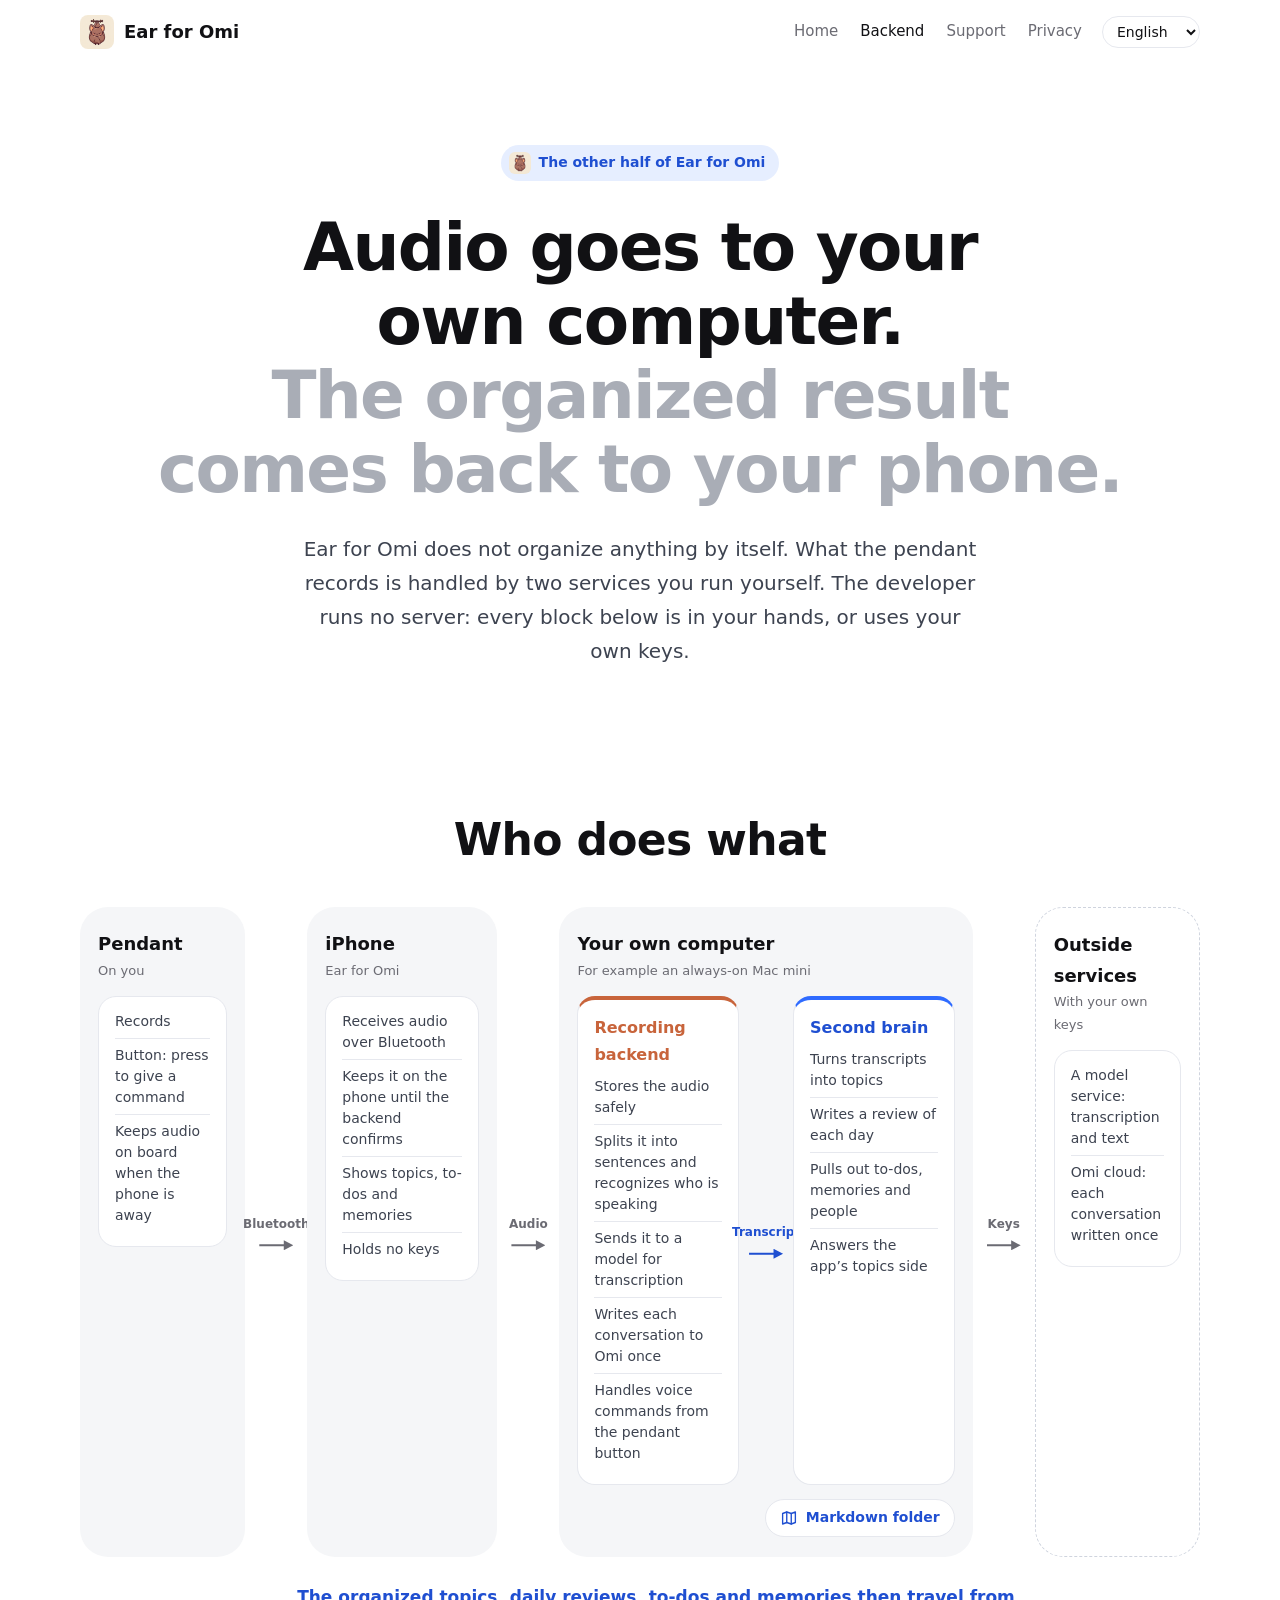
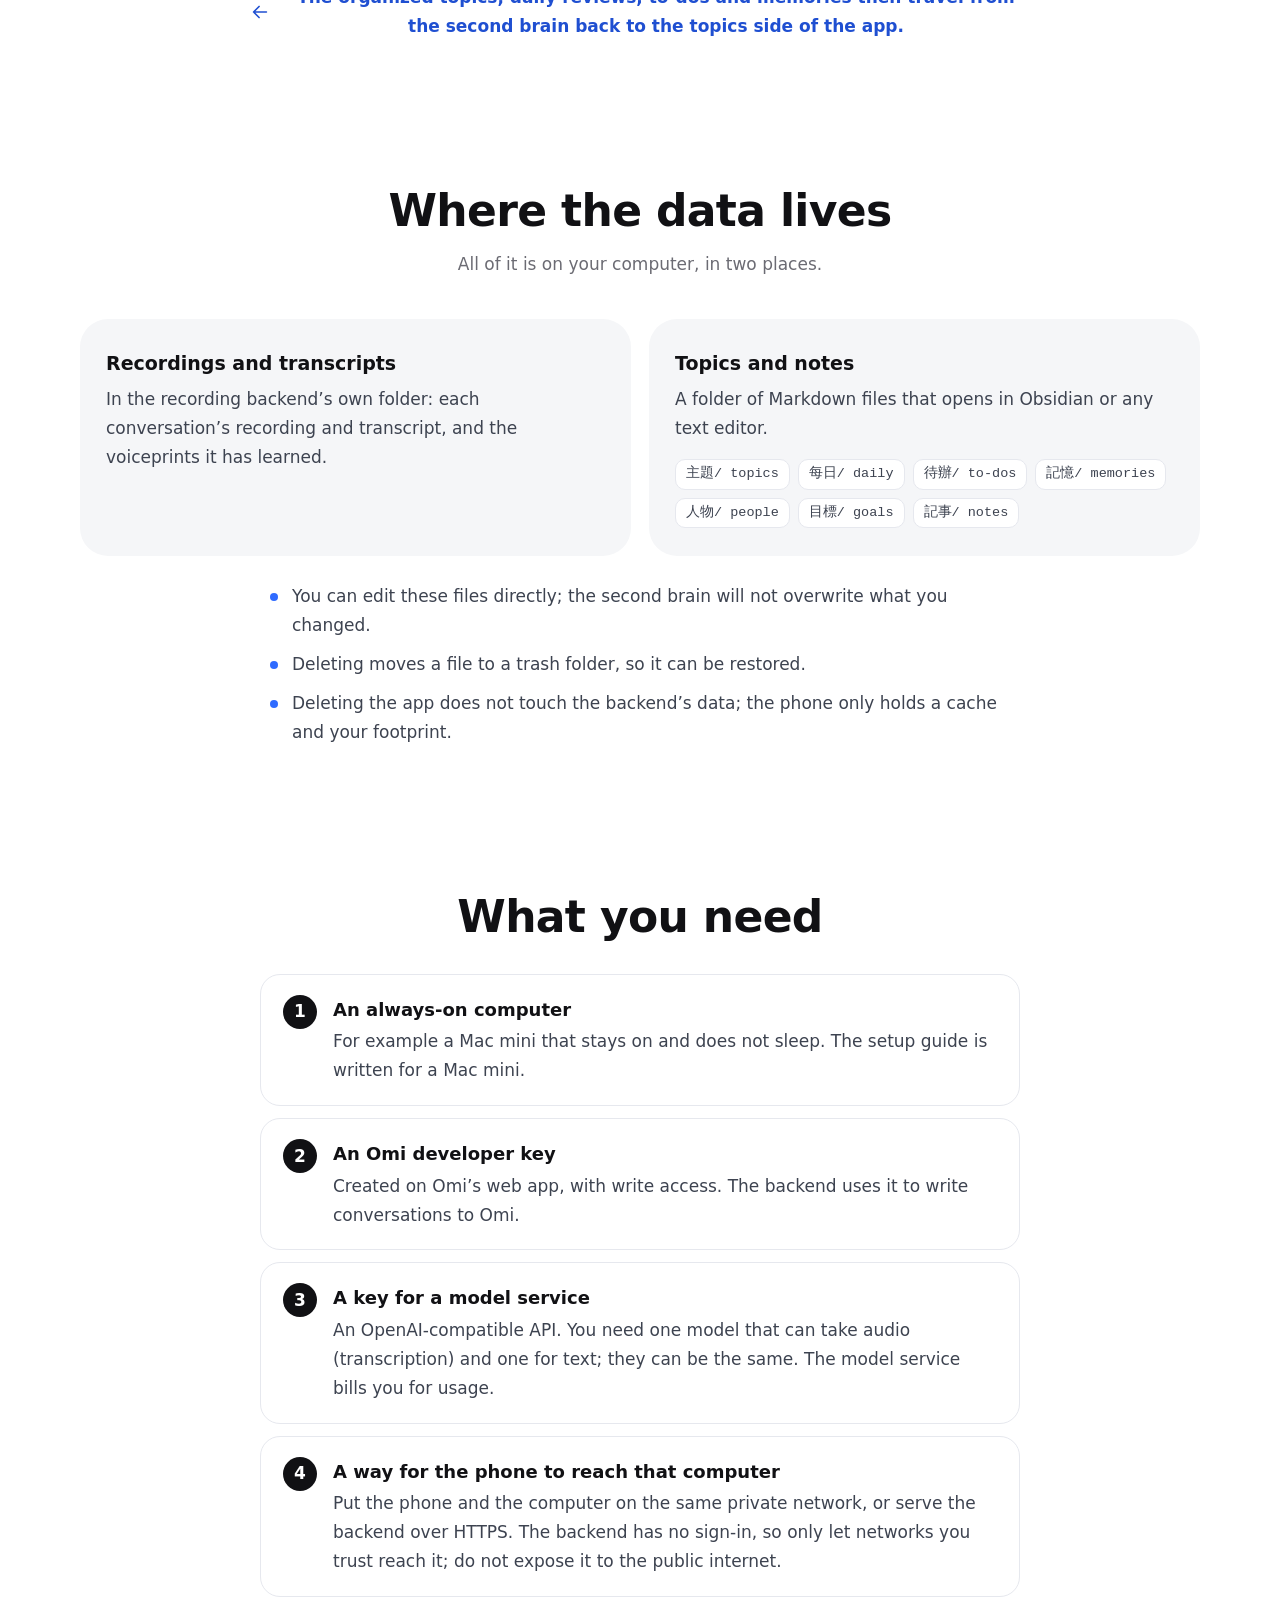
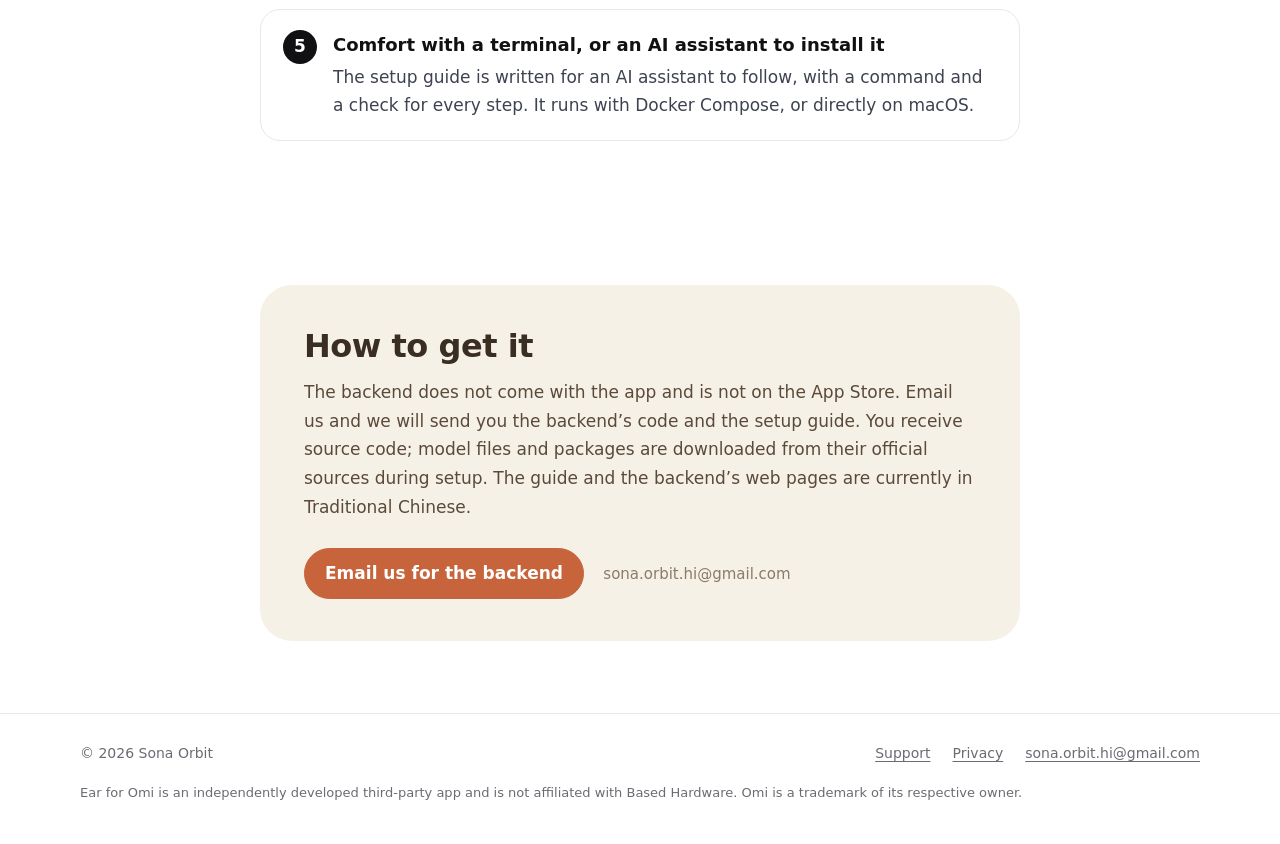
==== backend/index.html @ e40121b7 "Add backend page: who does what, where the data lives, what you need" ====
<!doctype html>
<html lang="en">
<head>
<meta charset="utf-8">
<meta name="viewport" content="width=device-width,initial-scale=1">
<meta name="color-scheme" content="light">
<title>Backend — Ear for Omi</title>
<meta name="description" content="The Ear for Omi backend is two services you run yourself: a recording backend that turns audio into transcripts, and a second brain that turns transcripts into topics, to-dos and memories. This page covers who does what, where the data lives, what you need, and how to get it.">
<meta property="og:type" content="website">
<meta property="og:title" content="Backend — Ear for Omi">
<meta property="og:description" content="The Ear for Omi backend is two services you run yourself: a recording backend that turns audio into transcripts, and a second brain that turns transcripts into topics, to-dos and memories. This page covers who does what, where the data lives, what you need, and how to get it.">
<meta property="og:url" content="https://sona-orbit.github.io/ear-for-omi/backend/">
<meta property="og:image" content="https://sona-orbit.github.io/ear-for-omi/assets/icon.png">
<link rel="canonical" href="https://sona-orbit.github.io/ear-for-omi/backend/">
<link rel="alternate" hreflang="en" href="https://sona-orbit.github.io/ear-for-omi/backend/"><link rel="alternate" hreflang="zh-Hant" href="https://sona-orbit.github.io/ear-for-omi/zh-Hant/backend/"><link rel="alternate" hreflang="x-default" href="https://sona-orbit.github.io/ear-for-omi/backend/">
<link rel="icon" href="../assets/favicon.png">
<link rel="apple-touch-icon" href="../assets/icon.png">
<link rel="stylesheet" href="../assets/style.css?v=6ead9543">
<script>window.SITE_LOCALE='en';window.SITE_PAGE='backend/';window.SITE_ROOT='../';</script>
<script defer src="../assets/site.js?v=6ead9543"></script>
</head>
<body>
<header class="site-header"><div class="wrap nav">
<a class="brand" href="../"><img src="../assets/icon.png" alt="" width="34" height="34"><span>Ear for Omi</span></a>
<nav class="nav-links" aria-label="Main"><a href="../">Home</a><a href="../backend/" aria-current="page">Backend</a><a href="../support/">Support</a><a href="../privacy/">Privacy</a></nav>
<label><span class="sr-only">Language</span><select class="lang" id="language" aria-label="Language"><option value="en" selected>English</option><option value="zh-Hant">繁體中文</option></select></label>
</div></header>
<main>
<section class="hero sub"><div class="wrap">
<p class="pill"><img src="../assets/icon.png" alt="" width="22" height="22">The other half of Ear for Omi</p>
<h1><span class="nb">Audio goes to your own computer.</span><span class="dim"><span class="nb">The organized result comes back to your phone.</span></span></h1>
<p class="lead">Ear for Omi does not organize anything by itself. What the pendant records is handled by two services you run yourself. The developer runs no server: every block below is in your hands, or uses your own keys.</p>
</div></section>

<section id="map"><div class="wrap">
<h2 class="center">Who does what</h2>
<div class="arch"><div class="arch-col"><h3>Pendant</h3><span class="sub">On you</span><div class="arch-card"><ul><li>Records</li><li>Button: press to give a command</li><li>Keeps audio on board when the phone is away</li></ul></div></div><div class="arch-link"><span>Bluetooth</span></div><div class="arch-col"><h3>iPhone</h3><span class="sub">Ear for Omi</span><div class="arch-card"><ul><li>Receives audio over Bluetooth</li><li>Keeps it on the phone until the backend confirms</li><li>Shows topics, to-dos and memories</li><li>Holds no keys</li></ul></div></div><div class="arch-link"><span>Audio</span></div><div class="arch-col wide"><h3>Your own computer</h3><span class="sub">For example an always-on Mac mini</span><div class="arch-pair"><div class="arch-card rec"><b>Recording backend</b><ul><li>Stores the audio safely</li><li>Splits it into sentences and recognizes who is speaking</li><li>Sends it to a model for transcription</li><li>Writes each conversation to Omi once</li><li>Handles voice commands from the pendant button</li></ul></div><div class="arch-link in"><span>Transcript</span></div><div class="arch-card brain"><b>Second brain</b><ul><li>Turns transcripts into topics</li><li>Writes a review of each day</li><li>Pulls out to-dos, memories and people</li><li>Answers the app’s topics side</li></ul></div></div><p class="arch-folder"><svg class="ic folder-ic" viewBox="0 0 24 24" aria-hidden="true"><path d="M9 4 3.5 6v14L9 18l6 2 5.5-2V4L15 6 9 4Z"/><path d="M9 4v14M15 6v14"/></svg>Markdown folder</p></div><div class="arch-link"><span>Keys</span></div><div class="arch-col outside"><h3>Outside services</h3><span class="sub">With your own keys</span><div class="arch-card"><ul><li>A model service: transcription and text</li><li>Omi cloud: each conversation written once</li></ul></div></div></div>
<p class="arch-note"><svg class="ic" viewBox="0 0 24 24" aria-hidden="true"><path d="M5 12h14M13 6l6 6-6 6"/></svg>The organized topics, daily reviews, to-dos and memories then travel from the second brain back to the topics side of the app.</p>
</div></section>

<section id="data"><div class="wrap">
<h2 class="center">Where the data lives</h2>
<p class="section-lead center">All of it is on your computer, in two places.</p>
<div class="cards two"><div class="card"><h3>Recordings and transcripts</h3><p>In the recording backend’s own folder: each conversation’s recording and transcript, and the voiceprints it has learned.</p></div><div class="card"><h3>Topics and notes</h3><p>A folder of Markdown files that opens in Obsidian or any text editor.</p><ul class="tree"><li>主題/ topics</li><li>每日/ daily</li><li>待辦/ to-dos</li><li>記憶/ memories</li><li>人物/ people</li><li>目標/ goals</li><li>記事/ notes</li></ul></div></div>
<ul class="points"><li>You can edit these files directly; the second brain will not overwrite what you changed.</li><li>Deleting moves a file to a trash folder, so it can be restored.</li><li>Deleting the app does not touch the backend’s data; the phone only holds a cache and your footprint.</li></ul>
</div></section>

<section id="need"><div class="wrap narrow">
<h2 class="center">What you need</h2>
<ol class="needs"><li><span class="num">1</span><div><b>An always-on computer</b><span>For example a Mac mini that stays on and does not sleep. The setup guide is written for a Mac mini.</span></div></li><li><span class="num">2</span><div><b>An Omi developer key</b><span>Created on Omi’s web app, with write access. The backend uses it to write conversations to Omi.</span></div></li><li><span class="num">3</span><div><b>A key for a model service</b><span>An OpenAI-compatible API. You need one model that can take audio (transcription) and one for text; they can be the same. The model service bills you for usage.</span></div></li><li><span class="num">4</span><div><b>A way for the phone to reach that computer</b><span>Put the phone and the computer on the same private network, or serve the backend over HTTPS. The backend has no sign-in, so only let networks you trust reach it; do not expose it to the public internet.</span></div></li><li><span class="num">5</span><div><b>Comfort with a terminal, or an AI assistant to install it</b><span>The setup guide is written for an AI assistant to follow, with a command and a check for every step. It runs with Docker Compose, or directly on macOS.</span></div></li></ol>
</div></section>

<section id="get"><div class="wrap narrow">
<div class="backend-box"><h2>How to get it</h2><p>The backend does not come with the app and is not on the App Store. Email us and we will send you the backend’s code and the setup guide. You receive source code; model files and packages are downloaded from their official sources during setup. The guide and the backend’s web pages are currently in Traditional Chinese.</p>
<a class="ghost solid" href="mailto:sona.orbit.hi@gmail.com?subject=Ear%20for%20Omi%20backend">Email us for the backend</a>
<span class="mail-plain">sona.orbit.hi@gmail.com</span></div>
</div></section>
</main>
<footer><div class="wrap">
<div class="footer-row">
<span>© 2026 Sona Orbit</span><span class="spacer"></span>
<a href="../support/">Support</a>
<a href="../privacy/">Privacy</a>
<a href="mailto:sona.orbit.hi@gmail.com">sona.orbit.hi@gmail.com</a>
</div>
<p class="disclaimer">Ear for Omi is an independently developed third-party app and is not affiliated with Based Hardware. Omi is a trademark of its respective owner.</p>
</div></footer>
</body>
</html>
---- assets/style.css ----
/* Ear for Omi website. White page, near-black text, one feature a row with a small demo card. */
:root {
  --bg: #ffffff;
  --bg-2: #f5f6f8;
  --ink: #111114;
  --text: #3d4350;
  --muted: #6b6b73;
  --dim: #a9adb6;
  --line: #e6e8ee;
  --blue: #2f6bff;
  --blue-ink: #1f4fd1;
  --blue-soft: #e6eeff;
  --clay: #c8643b;
  --amber: #b7791f;
  --radius: 20px;
  color-scheme: light;
}

* { box-sizing: border-box; }
html { -webkit-text-size-adjust: 100%; scroll-behavior: smooth; }
body {
  margin: 0;
  background: var(--bg);
  color: var(--ink);
  font: 17px/1.7 system-ui, -apple-system, "SF Pro Text", "PingFang TC", "Noto Sans TC", "Microsoft JhengHei", sans-serif;
  overflow-x: hidden;
  -webkit-font-smoothing: antialiased;
}
img { max-width: 100%; height: auto; display: block; }
a { color: var(--blue-ink); text-underline-offset: 3px; }
a:hover { color: var(--blue); }
:focus-visible { outline: 2px solid var(--blue); outline-offset: 3px; border-radius: 6px; }
.wrap { width: min(1120px, 100% - 40px); margin: 0 auto; }
.wrap.narrow, .wrap.doc { width: min(760px, 100% - 40px); }
.sr-only { position: absolute; width: 1px; height: 1px; overflow: hidden; clip: rect(0 0 0 0); }
.center { text-align: center; margin-left: auto; margin-right: auto; }
ul, ol { margin: 0; padding: 0; list-style: none; }
q { quotes: "「" "」"; }
html[lang="en"] q { quotes: "“" "”"; }

/* header */
.site-header { position: sticky; top: 0; z-index: 10; background: rgba(255, 255, 255, 0.86); backdrop-filter: blur(14px); -webkit-backdrop-filter: blur(14px); border-bottom: 1px solid transparent; }
.nav { display: flex; align-items: center; gap: 20px; height: 64px; }
.brand { display: flex; align-items: center; gap: 10px; font-weight: 700; font-size: 18px; color: var(--ink); text-decoration: none; white-space: nowrap; }
.brand img { width: 34px; height: 34px; border-radius: 8px; }
.nav-links { display: flex; gap: 22px; margin-left: auto; }
.nav-links a { text-decoration: none; color: var(--muted); font-size: 15px; white-space: nowrap; }
.nav-links a[aria-current="page"], .nav-links a:hover { color: var(--ink); }
.lang { font: inherit; font-size: 14px; color: var(--ink); background: var(--bg); border: 1px solid var(--line); border-radius: 999px; padding: 6px 10px; }

/* buttons */
.button { display: inline-flex; align-items: center; gap: 10px; background: var(--ink); color: #fff; text-decoration: none; font-weight: 600; padding: 14px 26px; border-radius: 999px; }
.button:hover { background: #2a2a31; color: #fff; }
.button svg { width: 20px; height: 20px; fill: currentColor; flex: none; }
.button.soon { background: var(--bg-2); color: var(--muted); border: 1.5px dashed #c9cfdb; cursor: default; }
.button-note { color: var(--muted); font-size: 14px; margin: 14px 0 0; }
.ghost { display: inline-block; margin-top: 6px; font-weight: 600; text-decoration: none; border: 1.5px solid currentColor; border-radius: 999px; padding: 10px 20px; }

/* hero */
.hero { padding: 96px 0 72px; text-align: center; }
.pill { display: inline-flex; align-items: center; gap: 8px; margin: 0 0 30px; padding: 6px 14px 6px 8px; border-radius: 999px; background: var(--blue-soft); color: var(--blue-ink); font-size: 14px; font-weight: 600; }
.pill img { width: 22px; height: 22px; border-radius: 6px; }
h1 { font-size: clamp(38px, 6.6vw, 82px); line-height: 1.12; margin: 0 auto 26px; letter-spacing: -0.025em; font-weight: 800; max-width: 15em; text-wrap: balance; }
h1 .dim { display: block; color: var(--dim); }
h1 .nb { display: inline-block; }
.lead { font-size: clamp(17px, 1.7vw, 20px); color: var(--text); margin: 0 auto 34px; max-width: 34em; text-wrap: pretty; }

/* sections */
section { padding: 72px 0; }
h2 { font-size: clamp(28px, 3.8vw, 44px); line-height: 1.2; margin: 0 0 12px; letter-spacing: -0.015em; text-wrap: balance; }
h2.big { font-size: clamp(32px, 4.8vw, 58px); }
h3 { font-size: 19px; margin: 0 0 6px; }
.section-lead { color: var(--muted); margin: 0 auto 40px; max-width: 38em; text-wrap: pretty; }

/* before you buy */
#must { padding-top: 0; }
.must-box { background: #fff6e5; border: 1px solid #f2dfb8; border-radius: 28px; padding: 36px 40px; }
.must-box h2 { font-size: clamp(22px, 2.6vw, 30px); }
.must { margin: 22px 0 0; display: grid; grid-template-columns: repeat(2, 1fr); gap: 16px; }
.must li { display: flex; gap: 14px; background: #fff; border-radius: 18px; padding: 22px; }
.must .num { flex: none; width: 34px; height: 34px; border-radius: 50%; background: var(--amber); color: #fff; font-weight: 700; display: grid; place-items: center; }
.must b { display: block; font-size: 18px; color: var(--ink); margin-bottom: 4px; }
.must span { color: var(--text); }
.must-note { margin: 18px 0 0; font-weight: 600; color: #8a5a0b; }

/* the same day, two ways */
.compare { display: grid; grid-template-columns: 1fr auto 1fr; gap: 22px; align-items: center; }
.cmp { border-radius: 28px; padding: 30px 30px 26px; height: 100%; }
.cmp h3 { font-size: 15px; font-weight: 600; letter-spacing: .02em; margin-bottom: 16px; }
.cmp li { display: flex; gap: 12px; align-items: baseline; padding: 11px 0; border-top: 1px solid rgba(17, 17, 20, .07); }
.cmp li:first-child { border-top: 0; }
.cmp.raw { background: var(--bg-2); color: var(--muted); }
.cmp.raw h3 { color: var(--muted); }
.cmp.raw time { flex: none; font-variant-numeric: tabular-nums; font-size: 14px; color: var(--dim); width: 3.2em; }
.cmp.raw span { font-size: 16px; }
.cmp.tidy { background: linear-gradient(160deg, #eaf1ff, #f4f0ff); }
.cmp.tidy h3 { color: var(--blue-ink); }
.cmp.tidy li { align-items: center; border-top-color: rgba(47, 107, 255, .12); }
.cmp.tidy .emoji { flex: none; width: 36px; height: 36px; border-radius: 11px; background: #fff; display: grid; place-items: center; font-size: 18px; }
.cmp-arrow { width: 46px; height: 46px; border-radius: 50%; background: var(--ink); color: #fff; display: grid; place-items: center; }
.ic { width: 22px; height: 22px; fill: none; stroke: currentColor; stroke-width: 1.8; stroke-linecap: round; stroke-linejoin: round; flex: none; }

/* one feature a row */
.group-bat { width: 56px; height: 56px; border-radius: 15px; margin: 0 auto 18px; box-shadow: 0 10px 26px rgba(20, 26, 38, .14); }
.row { display: grid; grid-template-columns: 5fr 7fr; gap: 56px; align-items: center; margin-top: 64px; --ac: var(--blue); --a: #dfe9ff; --b: #eaf6ff; }
.row-text h3 { font-size: clamp(26px, 3vw, 38px); line-height: 1.2; letter-spacing: -0.015em; margin: 14px 0 12px; text-wrap: balance; }
.row-text p { color: var(--text); margin: 0; max-width: 24em; text-wrap: pretty; }
.tag { display: inline-block; font-size: 13px; font-weight: 700; color: var(--ac); background: color-mix(in srgb, var(--ac) 12%, #fff); border-radius: 8px; padding: 3px 10px; }
.c-points { --ac: #1f8a4c; --a: #dcf5e4; --b: #f3f7d6; }
.c-jump { --ac: #6b4fd8; --a: #e8e2ff; --b: #f8e8ff; }
.c-recap { --ac: #a86a12; --a: #ffedcf; --b: #ffe2d4; }
.c-todo { --ac: #c8643b; --a: #ffe3d4; --b: #fff0d9; }
.c-recurring { --ac: #0f8585; --a: #d7f4f0; --b: #e5f0ff; }
.c-memory { --ac: #bf4580; --a: #ffe0eb; --b: #f1e6ff; }

.demo { border-radius: 36px; padding: 44px; min-height: 400px; display: flex; flex-direction: column; justify-content: center; gap: 12px; font-size: 16px; line-height: 1.55;
  background: radial-gradient(circle at 16% 12%, var(--a), transparent 58%), radial-gradient(circle at 88% 92%, var(--b), transparent 58%), #f6f7f9; }
.demo p { margin: 0; }
.bubble { align-self: flex-start; max-width: 84%; background: #fff; border-radius: 6px 20px 20px 20px; padding: 11px 16px 12px; box-shadow: 0 8px 26px rgba(20, 26, 38, .09); }
.bubble.mine { align-self: flex-end; border-radius: 20px 6px 20px 20px; }
.bubble .who, .lines .who { display: block; font-size: 12px; font-weight: 700; color: var(--ac); }
.bubble.tap { display: flex; gap: 12px; align-items: center; border-radius: 20px; outline: 2px solid color-mix(in srgb, var(--ac) 40%, transparent); }
.playdot { flex: none; width: 34px; height: 34px; border-radius: 50%; display: grid; place-items: center; background: color-mix(in srgb, var(--ac) 14%, #fff); color: var(--ac); }
.playdot .ic { width: 15px; height: 15px; margin-left: 2px; }
.playdot.on { background: var(--ac); color: #fff; }
.result { margin: 10px 0 0 9%; display: flex; gap: 12px; align-items: flex-start; background: rgba(255, 255, 255, .7); border: 1px solid #fff; border-radius: 22px; padding: 18px 20px; backdrop-filter: blur(8px); -webkit-backdrop-filter: blur(8px); }
.result b { display: block; font-size: 17px; line-height: 1.4; }
.result p { color: var(--text); margin-top: 4px; }
.bat { flex: none; width: 28px; height: 28px; border-radius: 8px; }
.meta { display: block; font-size: 13px; color: var(--muted); margin-top: 6px; }
.kind { display: inline-block; font-size: 12px; font-weight: 700; color: var(--ac); margin-bottom: 2px; }
.result.topic .emoji { display: grid; place-items: center; width: 40px; height: 40px; border-radius: 12px; background: #fff; font-size: 21px; margin-bottom: 8px; }
.points ul { display: grid; gap: 16px; }
.points q { display: block; font-size: 15px; color: var(--text); border-left: 3px solid color-mix(in srgb, var(--ac) 45%, #fff); padding-left: 10px; margin-top: 6px; }
.points .by { font-size: 13px; color: var(--muted); padding-left: 13px; }
.result.player { flex-direction: column; gap: 14px; align-items: stretch; }
.bar { display: flex; align-items: center; gap: 12px; }
.track { flex: 1; height: 6px; border-radius: 3px; background: rgba(17, 17, 20, .1); overflow: hidden; }
.track i { display: block; width: 38%; height: 100%; background: var(--ac); border-radius: 3px; }
.time { font-size: 14px; font-variant-numeric: tabular-nums; color: var(--muted); }
.lines { display: grid; gap: 4px; }
.lines li { font-size: 15px; color: var(--muted); padding: 6px 10px; border-radius: 12px; }
.lines li.now { color: var(--ink); background: color-mix(in srgb, var(--ac) 13%, #fff); }
.result.recap { flex-wrap: wrap; }
.recap .head { flex: 1; min-width: 0; }
.minis { flex-basis: 100%; display: grid; grid-template-columns: repeat(3, 1fr); gap: 10px; margin-top: 6px; }
.mini { background: #fff; border-radius: 16px; padding: 12px 14px; }
.mini li { font-size: 14px; line-height: 1.5; color: var(--text); margin-top: 6px; }
.ring { flex: none; width: 24px; height: 24px; border-radius: 50%; border: 2px solid var(--dim); margin-top: 1px; }
.due { display: inline-flex; align-items: center; gap: 6px; font-size: 14px; color: var(--amber); margin-top: 6px; }
.due .ic { width: 16px; height: 16px; }
.result.recurring { flex-direction: column; margin-left: 0; }
.shelf { display: inline-flex; align-items: center; gap: 6px; font-size: 13px; font-weight: 700; color: var(--ac); }
.shelf .ic { width: 16px; height: 16px; }
.chips { display: flex; flex-wrap: wrap; gap: 8px; margin-top: 10px; }
.chip { font-size: 13px; font-weight: 600; color: var(--ac); background: color-mix(in srgb, var(--ac) 12%, #fff); border-radius: 999px; padding: 4px 12px; }
.avatar { flex: none; width: 40px; height: 40px; border-radius: 50%; display: grid; place-items: center; background: color-mix(in srgb, var(--ac) 16%, #fff); color: var(--ac); font-weight: 700; }
.rel { font-size: 13px; font-weight: 600; color: var(--muted); margin-left: 8px; }

/* smaller features */
.tiles { display: grid; grid-template-columns: repeat(3, 1fr); gap: 18px; margin-top: 36px; }
.tiles li { background: var(--bg-2); border-radius: 28px; padding: 28px 26px 26px; }
.tile-ic { width: 48px; height: 48px; border-radius: 15px; background: #fff; display: grid; place-items: center; color: var(--blue); margin-bottom: 18px; }
.tiles b { display: block; font-size: 18px; margin-bottom: 4px; }
.tiles li > span:last-child { color: var(--text); font-size: 15.5px; }

/* privacy */
.privacy-panel { border-radius: 36px; padding: 52px 56px; background: radial-gradient(circle at 12% 0%, #dfe9ff, transparent 55%), radial-gradient(circle at 100% 100%, #efe6ff, transparent 55%), #f3f6fc; }
.privacy-panel ul { display: grid; grid-template-columns: repeat(3, 1fr); gap: 28px; margin: 30px 0 0; }
.privacy-panel li { display: flex; gap: 14px; }
.privacy-panel li .ic { width: 28px; height: 28px; color: var(--blue); margin-top: 2px; }
.privacy-panel li b { display: block; font-size: 18px; margin-bottom: 2px; }
.privacy-panel li span { color: var(--text); font-size: 15.5px; }
.privacy-panel p { margin: 30px 0 0; }

/* real screens */
.screens { display: grid; grid-template-columns: repeat(3, 1fr); gap: 26px; }
.screens figure { margin: 0; }
.screen { border-radius: 30px; overflow: hidden; border: 1px solid var(--line); background: var(--bg-2); aspect-ratio: 3 / 4.2; box-shadow: 0 18px 44px rgba(20, 30, 60, .08); }
.screen img { width: 100%; margin-top: -9%; }
.screens figcaption { margin-top: 14px; font-size: 15px; color: var(--muted); text-align: center; }

/* backend */
.backend-box { background: #f6f1e7; color: #3a2e22; border-radius: 32px; padding: 42px 44px; }
.backend-box h2 { font-size: clamp(24px, 2.8vw, 32px); }
.backend-box p { color: #5b4a39; margin: 0 0 20px; }
.backend-box .ghost { color: var(--clay); }

details { border: 1px solid var(--line); border-radius: 16px; padding: 16px 22px; margin-bottom: 10px; background: var(--bg); }
summary { cursor: pointer; font-weight: 600; }
details p { color: var(--text); margin: 10px 0 2px; }
#faq h2 { margin-bottom: 26px; }
#faq p.center { margin-top: 22px; }

/* closing card */
.cta-card { text-align: center; border-radius: 40px; padding: 68px 32px 60px; background: radial-gradient(circle at 15% 10%, #dfe9ff, transparent 55%), radial-gradient(circle at 90% 95%, #ffe7d8, transparent 55%), #f5f6f8; }
.cta-card img { width: 72px; height: 72px; border-radius: 18px; margin: 0 auto 22px; box-shadow: 0 12px 30px rgba(20, 26, 38, .16); }
.cta-card h2 { max-width: 16em; margin: 0 auto 10px; }
.cta-card > p:not(.button-note) { color: var(--text); margin: 0 0 28px; }

/* text pages */
.doc h1 { font-size: clamp(30px, 4vw, 40px); margin: 0 0 8px; text-align: left; max-width: none; letter-spacing: -0.015em; }
.doc h2 { font-size: 21px; margin: 34px 0 8px; }
.doc p, .doc li { color: var(--text); }
.doc ul { padding-left: 1.2em; list-style: disc; }
.doc li { margin: 8px 0; }
.doc li b { color: var(--ink); }
.updated { color: var(--muted); font-size: 14px; margin: 0 0 22px; }
.contact { display: flex; flex-wrap: wrap; align-items: baseline; gap: 6px 14px; background: var(--blue-soft); border-radius: 14px; padding: 18px 20px; margin: 20px 0 8px; }
.doc details:first-of-type { margin-top: 16px; }

footer { border-top: 1px solid var(--line); padding: 28px 0 40px; color: var(--muted); font-size: 14px; }
.footer-row { display: flex; flex-wrap: wrap; gap: 10px 22px; align-items: center; }
.footer-row a { color: var(--muted); }
.footer-row .spacer { flex: 1; }
.disclaimer { margin: 16px 0 0; font-size: 13px; }

@media (max-width: 900px) {
  .hero { padding: 56px 0 48px; }
  section { padding: 52px 0; }
  .must { grid-template-columns: 1fr; }
  .must-box { padding: 28px 22px; }
  .compare { grid-template-columns: 1fr; }
  .cmp-arrow { margin: 0 auto; transform: rotate(90deg); }
  .row { grid-template-columns: 1fr; gap: 24px; margin-top: 52px; }
  .demo { padding: 26px 20px; min-height: 0; border-radius: 28px; }
  .result { margin-left: 5%; }
  .minis { grid-template-columns: 1fr; }
  .tiles { grid-template-columns: repeat(2, 1fr); }
  .privacy-panel { padding: 34px 26px; border-radius: 28px; }
  .privacy-panel ul { grid-template-columns: 1fr; gap: 20px; }
  .screens { grid-template-columns: 1fr; max-width: 340px; margin: 0 auto; }
  .screen { aspect-ratio: 3 / 3.4; }
  .backend-box { padding: 30px 24px; }
  .cta-card { padding: 48px 22px 44px; border-radius: 30px; }
}
@media (max-width: 600px) {
  .nav { gap: 12px; }
  .nav-links { gap: 14px; }
  .nav-links a { font-size: 14px; }
  .brand span { display: none; }
  .tiles { grid-template-columns: 1fr; }
}

html[lang="en"] .minis { grid-template-columns: 1fr; }
section { scroll-margin-top: 72px; }

/* backend: summary on the home page */
.chain { display: flex; flex-wrap: wrap; gap: 8px 6px; margin: 0 0 22px; }
.chain li { display: inline-flex; align-items: center; gap: 6px; font-size: 14px; font-weight: 600; color: #3a2e22; background: #fffdf8; border-radius: 999px; padding: 6px 14px; }
.chain li + li::before { content: "→"; color: var(--clay); margin-left: -30px; margin-right: 14px; font-weight: 700; }
.chain li + li { margin-left: 24px; }
.ghost.solid { background: var(--clay); color: #fff; border-color: var(--clay); margin-right: 10px; }
.ghost.solid:hover { background: #b25630; color: #fff; }
.mail-plain { display: inline-block; margin-left: 4px; color: #8c7b66; font-size: 15px; }

/* backend page */
.hero.sub { padding: 80px 0 40px; }
.hero.sub h1 { font-size: clamp(34px, 5.4vw, 66px); }
.arch { display: grid; grid-template-columns: 1fr auto 1.15fr auto 2.5fr auto 1fr; gap: 0; align-items: stretch; margin-top: 40px; }
.arch-col { background: var(--bg-2); border-radius: 28px; padding: 22px 18px 20px; }
.arch-col.outside { background: transparent; border: 1.5px dashed #cfd4de; }
.arch-col h3 { font-size: 18px; margin: 0; }
.arch-col .sub { display: block; font-size: 13px; color: var(--muted); margin-bottom: 14px; }
.arch-card { background: #fff; border-radius: 18px; padding: 14px 16px; border: 1px solid var(--line); }
.arch-card b { display: block; font-size: 16px; margin-bottom: 8px; }
.arch-card li { font-size: 14px; line-height: 1.5; color: var(--text); padding: 6px 0; border-top: 1px solid var(--line); }
.arch-card li:first-child { border-top: 0; padding-top: 0; }
.arch-card.rec { border-top: 4px solid var(--clay); }
.arch-card.rec b { color: var(--clay); }
.arch-card.brain { border-top: 4px solid var(--blue); }
.arch-card.brain b { color: var(--blue-ink); }
.arch-pair { display: grid; grid-template-columns: 1fr auto 1fr; align-items: stretch; }
.arch-link { display: flex; flex-direction: column; align-items: center; justify-content: center; gap: 6px; width: 62px; color: var(--muted); font-size: 12px; font-weight: 600; text-align: center; }
.arch-link::after { content: ""; width: 34px; height: 10px; background: currentColor; clip-path: polygon(0 40%, 72% 40%, 72% 0, 100% 50%, 72% 100%, 72% 60%, 0 60%); }
.arch-link.in { width: 54px; color: var(--blue-ink); }
.arch-folder { display: inline-flex; align-items: center; gap: 8px; margin: 14px 0 0; float: right; font-size: 14px; font-weight: 600; color: var(--blue-ink); background: #fff; border: 1px solid var(--line); border-radius: 999px; padding: 6px 14px; }
.folder-ic { width: 18px; height: 18px; }
.arch-note { display: flex; align-items: center; justify-content: center; gap: 10px; margin: 26px auto 0; max-width: 46em; color: var(--blue-ink); font-weight: 600; text-align: center; }
.arch-note .ic { transform: rotate(180deg); flex: none; }
.cards.two { display: grid; grid-template-columns: repeat(2, 1fr); gap: 18px; }
.cards.two .card { background: var(--bg-2); border-radius: 28px; padding: 28px 26px; }
.cards.two .card p { margin: 0; color: var(--text); }
.tree { display: flex; flex-wrap: wrap; gap: 8px; margin-top: 16px; }
.tree li { font: 13.5px/1.4 ui-monospace, SFMono-Regular, Menlo, monospace; background: #fff; border: 1px solid var(--line); border-radius: 10px; padding: 5px 10px; color: var(--text); }
.points { margin: 26px auto 0; max-width: 44em; display: grid; gap: 10px; }
.points li { position: relative; padding-left: 26px; color: var(--text); }
.points li::before { content: ""; position: absolute; left: 4px; top: .62em; width: 8px; height: 8px; border-radius: 50%; background: var(--blue); }
.needs { display: grid; gap: 12px; margin-top: 30px; }
.needs li { display: flex; gap: 16px; border: 1px solid var(--line); border-radius: 20px; padding: 20px 22px; }
.needs .num { flex: none; width: 34px; height: 34px; border-radius: 50%; background: var(--ink); color: #fff; font-weight: 700; display: grid; place-items: center; }
.needs b { display: block; font-size: 18px; margin-bottom: 2px; }
.needs span { color: var(--text); }
@media (max-width: 1000px) {
  .arch { grid-template-columns: 1fr; }
  .arch-link { flex-direction: row; width: auto; height: 46px; }
  .arch-link::after { transform: rotate(90deg); width: 26px; }
  .arch-pair { grid-template-columns: 1fr; }
  .arch-link.in { width: auto; }
  .cards.two { grid-template-columns: 1fr; }
  .hero.sub { padding: 52px 0 24px; }
}
@media (max-width: 600px) {
  .nav-links { gap: 12px; }
  .chain li + li { margin-left: 22px; }
}
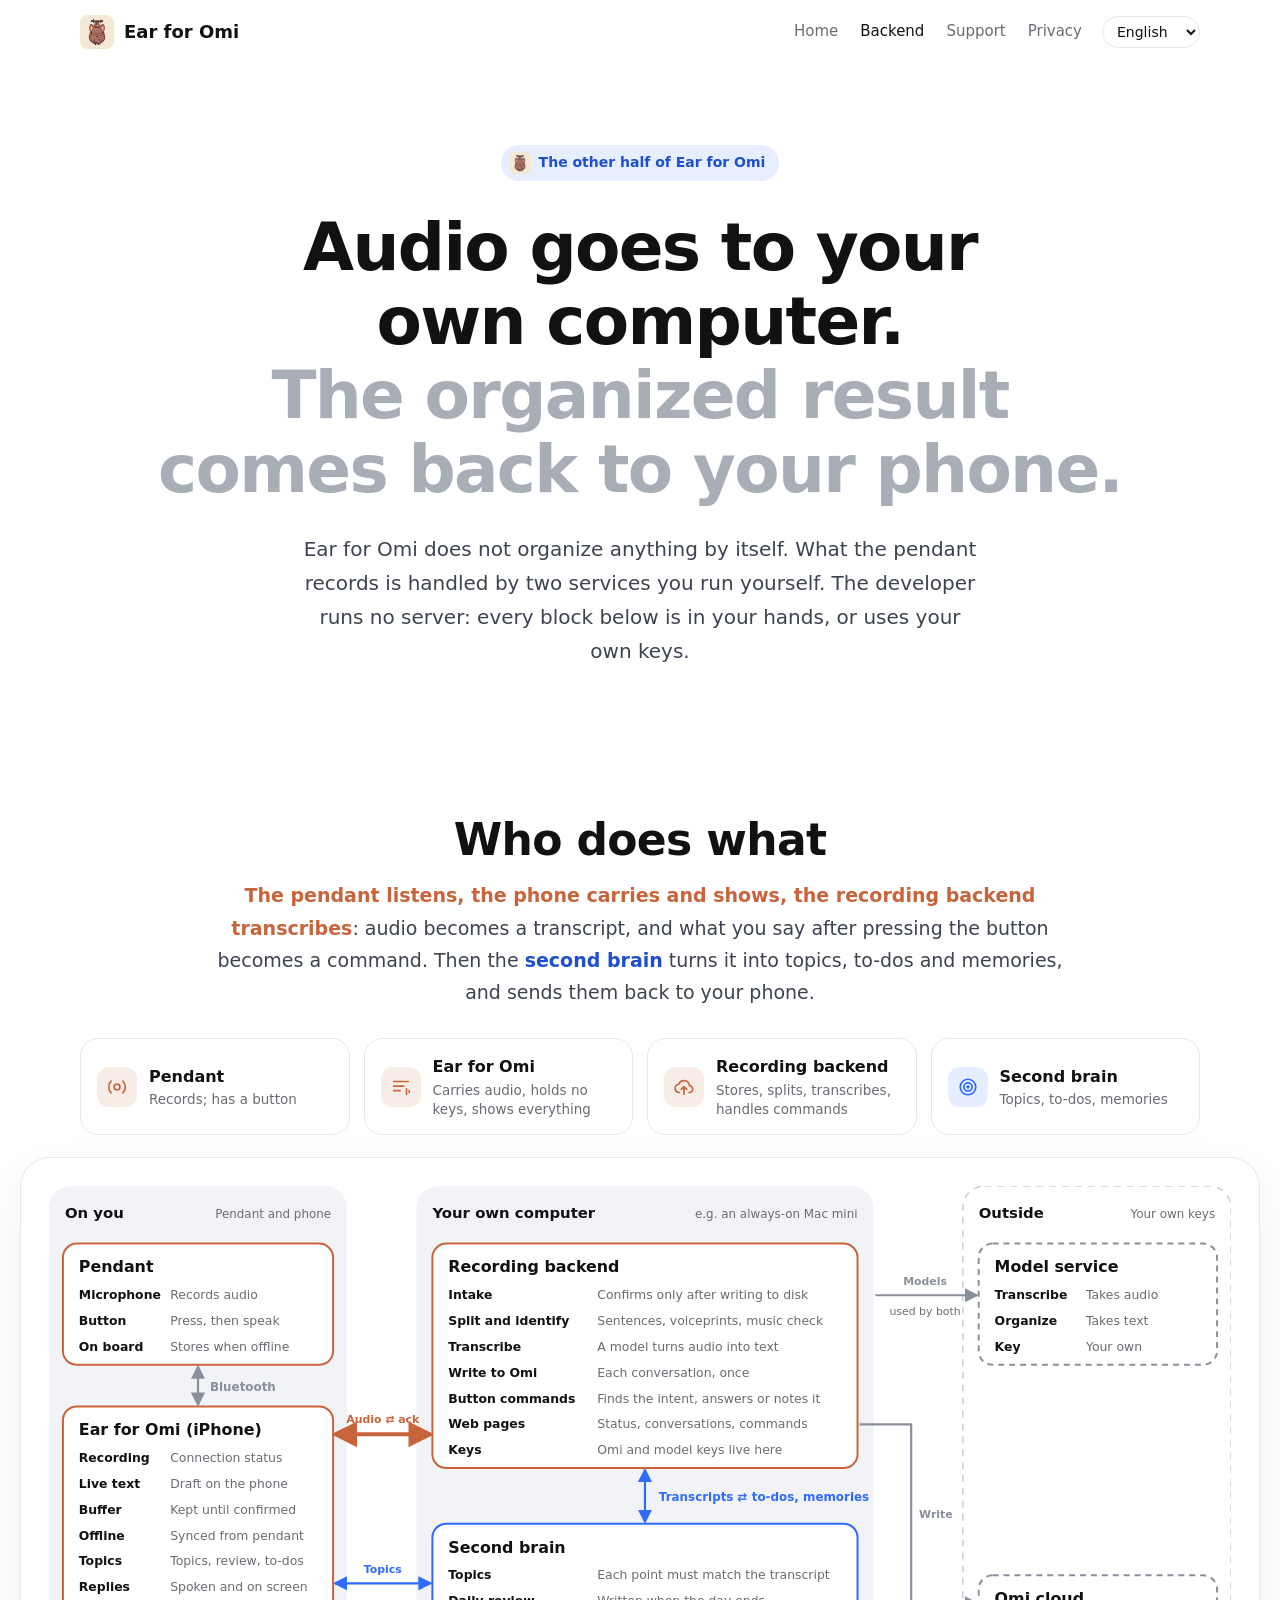
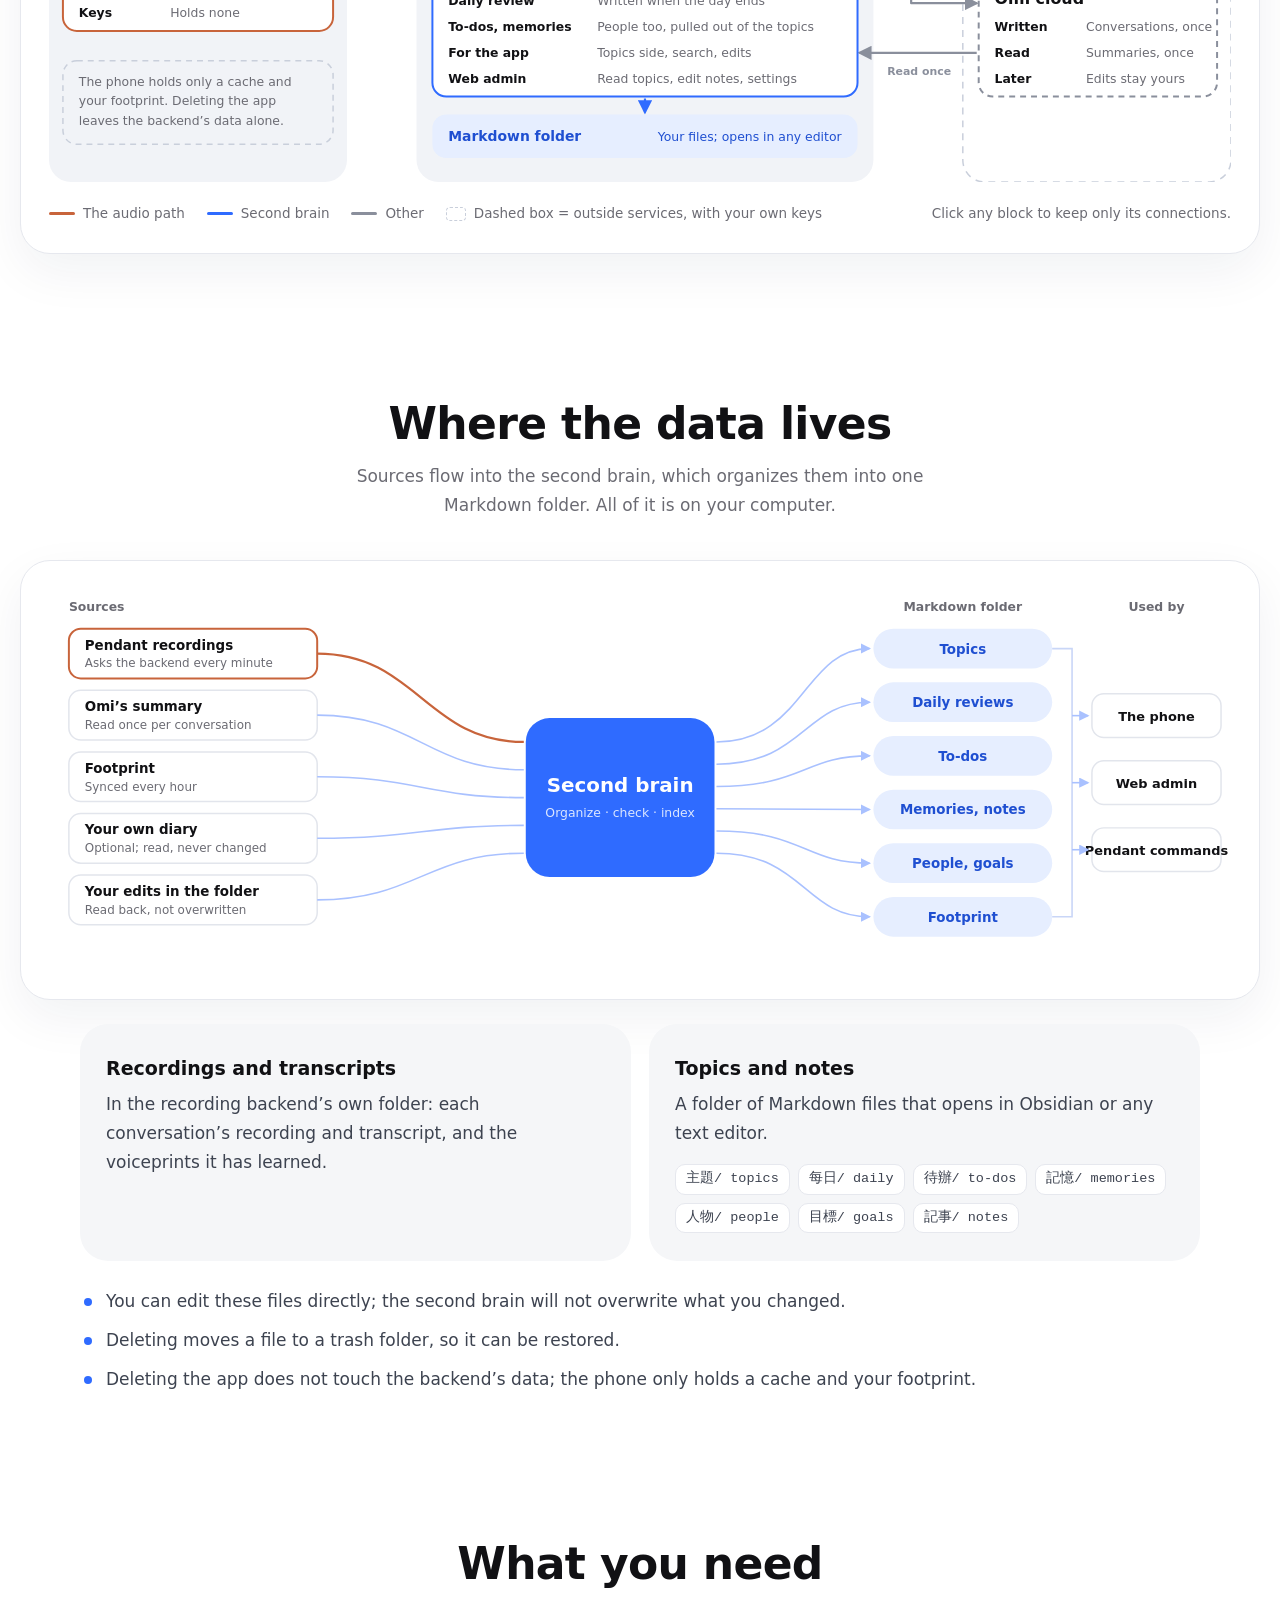
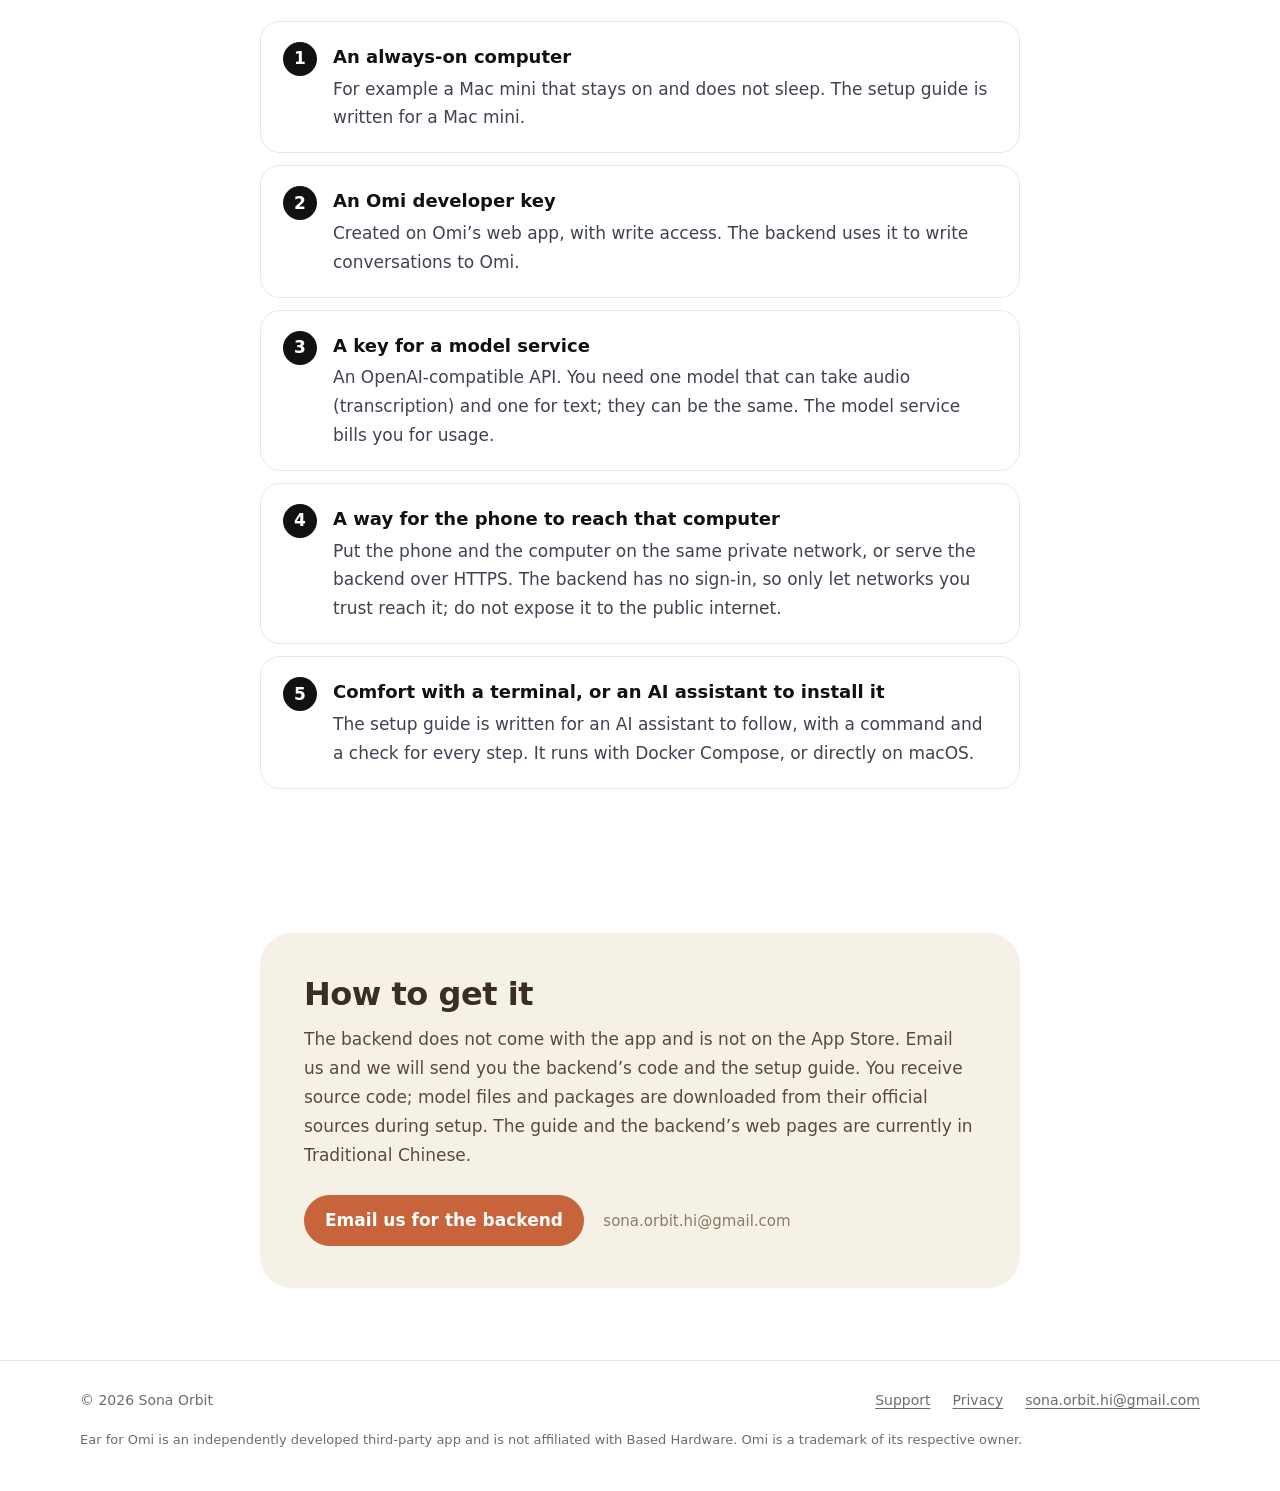
==== commit 69c37bb5: "Redraw backend page diagrams: architecture with labelled links, data flow" ====
--- a/backend/index.html
+++ b/backend/index.html
@@ -15,9 +15,9 @@
 <link rel="alternate" hreflang="en" href="https://sona-orbit.github.io/ear-for-omi/backend/"><link rel="alternate" hreflang="zh-Hant" href="https://sona-orbit.github.io/ear-for-omi/zh-Hant/backend/"><link rel="alternate" hreflang="x-default" href="https://sona-orbit.github.io/ear-for-omi/backend/">
 <link rel="icon" href="../assets/favicon.png">
 <link rel="apple-touch-icon" href="../assets/icon.png">
-<link rel="stylesheet" href="../assets/style.css?v=6ead9543">
+<link rel="stylesheet" href="../assets/style.css?v=46d3cb1e">
 <script>window.SITE_LOCALE='en';window.SITE_PAGE='backend/';window.SITE_ROOT='../';</script>
-<script defer src="../assets/site.js?v=6ead9543"></script>
+<script defer src="../assets/site.js?v=46d3cb1e"></script>
 </head>
 <body>
 <header class="site-header"><div class="wrap nav">
@@ -32,15 +32,24 @@
 <p class="lead">Ear for Omi does not organize anything by itself. What the pendant records is handled by two services you run yourself. The developer runs no server: every block below is in your hands, or uses your own keys.</p>
 </div></section>
 
-<section id="map"><div class="wrap">
+<section id="map"><div class="wrap wide">
 <h2 class="center">Who does what</h2>
-<div class="arch"><div class="arch-col"><h3>Pendant</h3><span class="sub">On you</span><div class="arch-card"><ul><li>Records</li><li>Button: press to give a command</li><li>Keeps audio on board when the phone is away</li></ul></div></div><div class="arch-link"><span>Bluetooth</span></div><div class="arch-col"><h3>iPhone</h3><span class="sub">Ear for Omi</span><div class="arch-card"><ul><li>Receives audio over Bluetooth</li><li>Keeps it on the phone until the backend confirms</li><li>Shows topics, to-dos and memories</li><li>Holds no keys</li></ul></div></div><div class="arch-link"><span>Audio</span></div><div class="arch-col wide"><h3>Your own computer</h3><span class="sub">For example an always-on Mac mini</span><div class="arch-pair"><div class="arch-card rec"><b>Recording backend</b><ul><li>Stores the audio safely</li><li>Splits it into sentences and recognizes who is speaking</li><li>Sends it to a model for transcription</li><li>Writes each conversation to Omi once</li><li>Handles voice commands from the pendant button</li></ul></div><div class="arch-link in"><span>Transcript</span></div><div class="arch-card brain"><b>Second brain</b><ul><li>Turns transcripts into topics</li><li>Writes a review of each day</li><li>Pulls out to-dos, memories and people</li><li>Answers the app’s topics side</li></ul></div></div><p class="arch-folder"><svg class="ic folder-ic" viewBox="0 0 24 24" aria-hidden="true"><path d="M9 4 3.5 6v14L9 18l6 2 5.5-2V4L15 6 9 4Z"/><path d="M9 4v14M15 6v14"/></svg>Markdown folder</p></div><div class="arch-link"><span>Keys</span></div><div class="arch-col outside"><h3>Outside services</h3><span class="sub">With your own keys</span><div class="arch-card"><ul><li>A model service: transcription and text</li><li>Omi cloud: each conversation written once</li></ul></div></div></div>
-<p class="arch-note"><svg class="ic" viewBox="0 0 24 24" aria-hidden="true"><path d="M5 12h14M13 6l6 6-6 6"/></svg>The organized topics, daily reviews, to-dos and memories then travel from the second brain back to the topics side of the app.</p>
+<p class="map-lead"><b class="k-c">The pendant listens, the phone carries and shows, the recording backend transcribes</b>: audio becomes a transcript, and what you say after pressing the button becomes a command. Then the <b class="k-b">second brain</b> turns it into topics, to-dos and memories, and sends them back to your phone.</p>
+<ul class="roles"><li class="k-c"><span class="role-ic"><svg class="ic" viewBox="0 0 24 24" aria-hidden="true"><circle cx="12" cy="12" r="3.2"/><path d="M5.6 5.6a9 9 0 0 0 0 12.8M18.4 5.6a9 9 0 0 1 0 12.8"/></svg></span><div><b>Pendant</b><span>Records; has a button</span></div></li><li class="k-c"><span class="role-ic"><svg class="ic" viewBox="0 0 24 24" aria-hidden="true"><path d="M4 6h16M4 11h11M4 16h7"/><path d="M18 14v6M21 16v2"/></svg></span><div><b>Ear for Omi</b><span>Carries audio, holds no keys, shows everything</span></div></li><li class="k-c"><span class="role-ic"><svg class="ic" viewBox="0 0 24 24" aria-hidden="true"><path d="M7 18a4.5 4.5 0 0 1-.6-8.96A6 6 0 0 1 18 10.5 3.75 3.75 0 0 1 17.5 18"/><path d="M12 20v-8M9 14.5l3-3 3 3"/></svg></span><div><b>Recording backend</b><span>Stores, splits, transcribes, handles commands</span></div></li><li class="k-b"><span class="role-ic"><svg class="ic" viewBox="0 0 24 24" aria-hidden="true"><circle cx="12" cy="12" r="8.5"/><circle cx="12" cy="12" r="4.5"/><circle cx="12" cy="12" r="1"/></svg></span><div><b>Second brain</b><span>Topics, to-dos, memories</span></div></li></ul>
+<div class="diagram">
+<div class="diagram-d"><svg class="arch-svg" viewBox="0 0 1190 600" xmlns="http://www.w3.org/2000/svg" font-family="system-ui, -apple-system, PingFang TC, Noto Sans TC, Microsoft JhengHei, sans-serif" role="img" aria-label="Architecture: the pendant and phone, the recording backend and second brain on your own computer, a model service and Omi cloud outside, and how they connect"><defs><marker id="mc" viewBox="0 0 10 10" refX="8.5" refY="5" markerWidth="6.5" markerHeight="6.5" orient="auto-start-reverse"><path d="M0 0 10 5 0 10z" fill="#c8643b"/></marker><marker id="mb" viewBox="0 0 10 10" refX="8.5" refY="5" markerWidth="6.5" markerHeight="6.5" orient="auto-start-reverse"><path d="M0 0 10 5 0 10z" fill="#2f6bff"/></marker><marker id="mg" viewBox="0 0 10 10" refX="8.5" refY="5" markerWidth="6.5" markerHeight="6.5" orient="auto-start-reverse"><path d="M0 0 10 5 0 10z" fill="#8a8f9c"/></marker><marker id="ml" viewBox="0 0 10 10" refX="8.5" refY="5" markerWidth="6.5" markerHeight="6.5" orient="auto-start-reverse"><path d="M0 0 10 5 0 10z" fill="#a9c1ff"/></marker></defs><rect x="0" y="0" width="300" height="600" rx="22" fill="#f1f3f7"/><text x="16" y="32" font-size="15" font-weight="700" fill="#111114">On you</text><text x="284" y="32" font-size="12" fill="#6b6b73" text-anchor="end">Pendant and phone</text><rect x="370" y="0" width="460" height="600" rx="22" fill="#f1f3f7"/><text x="386" y="32" font-size="15" font-weight="700" fill="#111114">Your own computer</text><text x="814" y="32" font-size="12" fill="#6b6b73" text-anchor="end">e.g. an always-on Mac mini</text><rect x="920" y="0" width="270" height="600" rx="22" fill="none" stroke="#c9cfdb" stroke-width="1.5" stroke-dasharray="7 6"/><text x="936" y="32" font-size="15" font-weight="700" fill="#111114">Outside</text><text x="1174" y="32" font-size="12" fill="#6b6b73" text-anchor="end">Your own keys</text><rect x="14" y="478" width="272" height="84" rx="14" fill="none" stroke="#c9cfdb" stroke-width="1.5" stroke-dasharray="6 5"/><text x="30" y="503" font-size="12.5" fill="#6b6b73">The phone holds only a cache and</text><text x="30" y="523" font-size="12.5" fill="#6b6b73">your footprint. Deleting the app</text><text x="30" y="543" font-size="12.5" fill="#6b6b73">leaves the backend’s data alone.</text><g class="edge" data-ends="pendant app"><path d="M150 182 L150 220" fill="none" stroke="#8a8f9c" stroke-width="2.2" stroke-linejoin="round" marker-start="url(#mg)" marker-end="url(#mg)"/><text x="162" y="206" font-size="12" font-weight="600" fill="#8a8f9c" text-anchor="start">Bluetooth</text></g><g class="edge" data-ends="app rec"><path d="M288 250 L384 250" fill="none" stroke="#c8643b" stroke-width="4" stroke-linejoin="round" marker-start="url(#mc)" marker-end="url(#mc)"/><text x="336" y="239" font-size="11" font-weight="600" fill="#c8643b" text-anchor="middle">Audio ⇄ ack</text></g><g class="edge" data-ends="app brain"><path d="M288 400 L384 400" fill="none" stroke="#2f6bff" stroke-width="2.2" stroke-linejoin="round" marker-start="url(#mb)" marker-end="url(#mb)"/><text x="336" y="390" font-size="11" font-weight="600" fill="#2f6bff" text-anchor="middle">Topics</text></g><g class="edge" data-ends="rec brain"><path d="M600 286 L600 338" fill="none" stroke="#2f6bff" stroke-width="2.2" stroke-linejoin="round" marker-start="url(#mb)" marker-end="url(#mb)"/><text x="614" y="317" font-size="12" font-weight="600" fill="#2f6bff" text-anchor="start">Transcripts ⇄ to-dos, memories</text></g><g class="edge" data-ends="brain md"><path d="M600 516 L600 530" fill="none" stroke="#2f6bff" stroke-width="2.2" stroke-linejoin="round" marker-end="url(#mb)"/></g><g class="edge" data-ends="rec brain model"><path d="M832 110 L934 110" fill="none" stroke="#8a8f9c" stroke-width="2.2" stroke-linejoin="round" marker-end="url(#mg)"/><text x="882" y="100" font-size="11" font-weight="600" fill="#8a8f9c" text-anchor="middle">Models</text><text x="882" y="130" font-size="11" fill="#6b6b73" text-anchor="middle">used by both</text></g><g class="edge" data-ends="rec omi"><path d="M816 240 L868 240 L868 420 L934 420" fill="none" stroke="#8a8f9c" stroke-width="2.2" stroke-linejoin="round" marker-end="url(#mg)"/><text x="876" y="334" font-size="11" font-weight="600" fill="#8a8f9c" text-anchor="start">Write</text></g><g class="edge" data-ends="omi brain"><path d="M934 470 L816 470" fill="none" stroke="#8a8f9c" stroke-width="2.2" stroke-linejoin="round" marker-end="url(#mg)"/><text x="876" y="492" font-size="11" font-weight="600" fill="#8a8f9c" text-anchor="middle">Read once</text></g><g class="node" data-id="pendant" tabindex="0" role="button" aria-label="Pendant"><rect x="14" y="58" width="272" height="122" rx="14" fill="#fff" stroke="#c8643b" stroke-width="2"/><text x="30" y="87" font-size="16" font-weight="700" fill="#111114">Pendant</text><text x="30" y="114" font-size="12.5" font-weight="700" fill="#111114">Microphone</text><text x="122" y="114" font-size="12.5" fill="#6b6b73">Records audio</text><text x="30" y="140" font-size="12.5" font-weight="700" fill="#111114">Button</text><text x="122" y="140" font-size="12.5" fill="#6b6b73">Press, then speak</text><text x="30" y="166" font-size="12.5" font-weight="700" fill="#111114">On board</text><text x="122" y="166" font-size="12.5" fill="#6b6b73">Stores when offline</text></g><g class="node" data-id="app" tabindex="0" role="button" aria-label="Ear for Omi (iPhone)"><rect x="14" y="222" width="272" height="226" rx="14" fill="#fff" stroke="#c8643b" stroke-width="2"/><text x="30" y="251" font-size="16" font-weight="700" fill="#111114">Ear for Omi (iPhone)</text><text x="30" y="278" font-size="12.5" font-weight="700" fill="#111114">Recording</text><text x="122" y="278" font-size="12.5" fill="#6b6b73">Connection status</text><text x="30" y="304" font-size="12.5" font-weight="700" fill="#111114">Live text</text><text x="122" y="304" font-size="12.5" fill="#6b6b73">Draft on the phone</text><text x="30" y="330" font-size="12.5" font-weight="700" fill="#111114">Buffer</text><text x="122" y="330" font-size="12.5" fill="#6b6b73">Kept until confirmed</text><text x="30" y="356" font-size="12.5" font-weight="700" fill="#111114">Offline</text><text x="122" y="356" font-size="12.5" fill="#6b6b73">Synced from pendant</text><text x="30" y="382" font-size="12.5" font-weight="700" fill="#111114">Topics</text><text x="122" y="382" font-size="12.5" fill="#6b6b73">Topics, review, to-dos</text><text x="30" y="408" font-size="12.5" font-weight="700" fill="#111114">Replies</text><text x="122" y="408" font-size="12.5" fill="#6b6b73">Spoken and on screen</text><text x="30" y="434" font-size="12.5" font-weight="700" fill="#111114">Keys</text><text x="122" y="434" font-size="12.5" fill="#6b6b73">Holds none</text></g><g class="node" data-id="rec" tabindex="0" role="button" aria-label="Recording backend"><rect x="386" y="58" width="428" height="226" rx="14" fill="#fff" stroke="#c8643b" stroke-width="2"/><text x="402" y="87" font-size="16" font-weight="700" fill="#111114">Recording backend</text><text x="402" y="114" font-size="12.5" font-weight="700" fill="#111114">Intake</text><text x="552" y="114" font-size="12.5" fill="#6b6b73">Confirms only after writing to disk</text><text x="402" y="140" font-size="12.5" font-weight="700" fill="#111114">Split and identify</text><text x="552" y="140" font-size="12.5" fill="#6b6b73">Sentences, voiceprints, music check</text><text x="402" y="166" font-size="12.5" font-weight="700" fill="#111114">Transcribe</text><text x="552" y="166" font-size="12.5" fill="#6b6b73">A model turns audio into text</text><text x="402" y="192" font-size="12.5" font-weight="700" fill="#111114">Write to Omi</text><text x="552" y="192" font-size="12.5" fill="#6b6b73">Each conversation, once</text><text x="402" y="218" font-size="12.5" font-weight="700" fill="#111114">Button commands</text><text x="552" y="218" font-size="12.5" fill="#6b6b73">Finds the intent, answers or notes it</text><text x="402" y="244" font-size="12.5" font-weight="700" fill="#111114">Web pages</text><text x="552" y="244" font-size="12.5" fill="#6b6b73">Status, conversations, commands</text><text x="402" y="270" font-size="12.5" font-weight="700" fill="#111114">Keys</text><text x="552" y="270" font-size="12.5" fill="#6b6b73">Omi and model keys live here</text></g><g class="node" data-id="brain" tabindex="0" role="button" aria-label="Second brain"><rect x="386" y="340" width="428" height="174" rx="14" fill="#fff" stroke="#2f6bff" stroke-width="2"/><text x="402" y="369" font-size="16" font-weight="700" fill="#111114">Second brain</text><text x="402" y="396" font-size="12.5" font-weight="700" fill="#111114">Topics</text><text x="552" y="396" font-size="12.5" fill="#6b6b73">Each point must match the transcript</text><text x="402" y="422" font-size="12.5" font-weight="700" fill="#111114">Daily review</text><text x="552" y="422" font-size="12.5" fill="#6b6b73">Written when the day ends</text><text x="402" y="448" font-size="12.5" font-weight="700" fill="#111114">To-dos, memories</text><text x="552" y="448" font-size="12.5" fill="#6b6b73">People too, pulled out of the topics</text><text x="402" y="474" font-size="12.5" font-weight="700" fill="#111114">For the app</text><text x="552" y="474" font-size="12.5" fill="#6b6b73">Topics side, search, edits</text><text x="402" y="500" font-size="12.5" font-weight="700" fill="#111114">Web admin</text><text x="552" y="500" font-size="12.5" fill="#6b6b73">Read topics, edit notes, settings</text></g><g class="node" data-id="model" tabindex="0" role="button" aria-label="Model service"><rect x="936" y="58" width="240" height="122" rx="14" fill="#fff" stroke="#8a8f9c" stroke-width="2" stroke-dasharray="6 5"/><text x="952" y="87" font-size="16" font-weight="700" fill="#111114">Model service</text><text x="952" y="114" font-size="12.5" font-weight="700" fill="#111114">Transcribe</text><text x="1044" y="114" font-size="12.5" fill="#6b6b73">Takes audio</text><text x="952" y="140" font-size="12.5" font-weight="700" fill="#111114">Organize</text><text x="1044" y="140" font-size="12.5" fill="#6b6b73">Takes text</text><text x="952" y="166" font-size="12.5" font-weight="700" fill="#111114">Key</text><text x="1044" y="166" font-size="12.5" fill="#6b6b73">Your own</text></g><g class="node" data-id="omi" tabindex="0" role="button" aria-label="Omi cloud"><rect x="936" y="392" width="240" height="122" rx="14" fill="#fff" stroke="#8a8f9c" stroke-width="2" stroke-dasharray="6 5"/><text x="952" y="421" font-size="16" font-weight="700" fill="#111114">Omi cloud</text><text x="952" y="448" font-size="12.5" font-weight="700" fill="#111114">Written</text><text x="1044" y="448" font-size="12.5" fill="#6b6b73">Conversations, once</text><text x="952" y="474" font-size="12.5" font-weight="700" fill="#111114">Read</text><text x="1044" y="474" font-size="12.5" fill="#6b6b73">Summaries, once</text><text x="952" y="500" font-size="12.5" font-weight="700" fill="#111114">Later</text><text x="1044" y="500" font-size="12.5" fill="#6b6b73">Edits stay yours</text></g><g class="node" data-id="md"><rect x="386" y="532" width="428" height="44" rx="14" fill="#e6eeff"/><text x="402" y="559" font-size="14" font-weight="700" fill="#1f4fd1">Markdown folder</text><text x="798" y="559" font-size="12.5" fill="#1f4fd1" text-anchor="end">Your files; opens in any editor</text></g></svg></div>
+<div class="diagram-m arch"><div class="arch-col"><h3>On you</h3><span class="sub">Pendant and phone</span><div class="arch-card rec"><b class="name">Pendant</b><ul><li><b>Microphone</b><span>Records audio</span></li><li><b>Button</b><span>Press, then speak</span></li><li><b>On board</b><span>Stores when offline</span></li></ul></div><div class="arch-link "><span>Bluetooth</span></div><div class="arch-card rec"><b class="name">Ear for Omi (iPhone)</b><ul><li><b>Recording</b><span>Connection status</span></li><li><b>Live text</b><span>Draft on the phone</span></li><li><b>Buffer</b><span>Kept until confirmed</span></li><li><b>Offline</b><span>Synced from pendant</span></li><li><b>Topics</b><span>Topics, review, to-dos</span></li><li><b>Replies</b><span>Spoken and on screen</span></li><li><b>Keys</b><span>Holds none</span></li></ul></div></div><div class="arch-link clay"><span>Audio ⇄ ack</span></div><div class="arch-col"><h3>Your own computer</h3><span class="sub">e.g. an always-on Mac mini</span><div class="arch-card rec"><b class="name">Recording backend</b><ul><li><b>Intake</b><span>Confirms only after writing to disk</span></li><li><b>Split and identify</b><span>Sentences, voiceprints, music check</span></li><li><b>Transcribe</b><span>A model turns audio into text</span></li><li><b>Write to Omi</b><span>Each conversation, once</span></li><li><b>Button commands</b><span>Finds the intent, answers or notes it</span></li><li><b>Web pages</b><span>Status, conversations, commands</span></li><li><b>Keys</b><span>Omi and model keys live here</span></li></ul></div><div class="arch-link in"><span>Transcripts ⇄ to-dos, memories</span></div><div class="arch-card brain"><b class="name">Second brain</b><ul><li><b>Topics</b><span>Each point must match the transcript</span></li><li><b>Daily review</b><span>Written when the day ends</span></li><li><b>To-dos, memories</b><span>People too, pulled out of the topics</span></li><li><b>For the app</b><span>Topics side, search, edits</span></li><li><b>Web admin</b><span>Read topics, edit notes, settings</span></li></ul></div><p class="arch-folder"><b>Markdown folder</b>Your files; opens in any editor</p></div><div class="arch-link "><span>Models · Write</span></div><div class="arch-col outside"><h3>Outside</h3><span class="sub">Your own keys</span><div class="arch-card "><b class="name">Model service</b><ul><li><b>Transcribe</b><span>Takes audio</span></li><li><b>Organize</b><span>Takes text</span></li><li><b>Key</b><span>Your own</span></li></ul></div><div class="gap"></div><div class="arch-card "><b class="name">Omi cloud</b><ul><li><b>Written</b><span>Conversations, once</span></li><li><b>Read</b><span>Summaries, once</span></li><li><b>Later</b><span>Edits stay yours</span></li></ul></div></div></div>
+<div class="legend"><span class="lg c">The audio path</span><span class="lg b">Second brain</span><span class="lg g">Other</span><span class="lg d">Dashed box = outside services, with your own keys</span><span class="hint">Click any block to keep only its connections.</span><button type="button" class="show-all" hidden>Show all</button></div>
+</div>
 </div></section>
 
-<section id="data"><div class="wrap">
+<section id="data"><div class="wrap wide">
 <h2 class="center">Where the data lives</h2>
-<p class="section-lead center">All of it is on your computer, in two places.</p>
+<p class="section-lead center">Sources flow into the second brain, which organizes them into one Markdown folder. All of it is on your computer.</p>
+<div class="diagram">
+<div class="diagram-d"><svg class="flow-svg" viewBox="0 0 1190 384" xmlns="http://www.w3.org/2000/svg" font-family="system-ui, -apple-system, PingFang TC, Noto Sans TC, Microsoft JhengHei, sans-serif" role="img" aria-label="Data flow: several sources go into the second brain, which organizes them into a Markdown folder used by the phone, the web admin and pendant commands"><defs><marker id="mc" viewBox="0 0 10 10" refX="8.5" refY="5" markerWidth="6.5" markerHeight="6.5" orient="auto-start-reverse"><path d="M0 0 10 5 0 10z" fill="#c8643b"/></marker><marker id="mb" viewBox="0 0 10 10" refX="8.5" refY="5" markerWidth="6.5" markerHeight="6.5" orient="auto-start-reverse"><path d="M0 0 10 5 0 10z" fill="#2f6bff"/></marker><marker id="mg" viewBox="0 0 10 10" refX="8.5" refY="5" markerWidth="6.5" markerHeight="6.5" orient="auto-start-reverse"><path d="M0 0 10 5 0 10z" fill="#8a8f9c"/></marker><marker id="ml" viewBox="0 0 10 10" refX="8.5" refY="5" markerWidth="6.5" markerHeight="6.5" orient="auto-start-reverse"><path d="M0 0 10 5 0 10z" fill="#a9c1ff"/></marker></defs><text x="20" y="22" font-size="12.5" font-weight="600" fill="#6b6b73" text-anchor="start">Sources</text><text x="920" y="22" font-size="12.5" font-weight="600" fill="#6b6b73" text-anchor="middle">Markdown folder</text><text x="1115" y="22" font-size="12.5" font-weight="600" fill="#6b6b73" text-anchor="middle">Used by</text><rect x="20" y="40" width="250" height="50" rx="12" fill="#fff" stroke="#c8643b" stroke-width="2"/><text x="36" y="61" font-size="13.5" font-weight="700" fill="#111114">Pendant recordings</text><text x="36" y="79" font-size="12" fill="#6b6b73">Asks the backend every minute</text><rect x="20" y="102" width="250" height="50" rx="12" fill="#fff" stroke="#e2e5ec" stroke-width="1.5"/><text x="36" y="123" font-size="13.5" font-weight="700" fill="#111114">Omi’s summary</text><text x="36" y="141" font-size="12" fill="#6b6b73">Read once per conversation</text><rect x="20" y="164" width="250" height="50" rx="12" fill="#fff" stroke="#e2e5ec" stroke-width="1.5"/><text x="36" y="185" font-size="13.5" font-weight="700" fill="#111114">Footprint</text><text x="36" y="203" font-size="12" fill="#6b6b73">Synced every hour</text><rect x="20" y="226" width="250" height="50" rx="12" fill="#fff" stroke="#e2e5ec" stroke-width="1.5"/><text x="36" y="247" font-size="13.5" font-weight="700" fill="#111114">Your own diary</text><text x="36" y="265" font-size="12" fill="#6b6b73">Optional; read, never changed</text><rect x="20" y="288" width="250" height="50" rx="12" fill="#fff" stroke="#e2e5ec" stroke-width="1.5"/><text x="36" y="309" font-size="13.5" font-weight="700" fill="#111114">Your edits in the folder</text><text x="36" y="327" font-size="12" fill="#6b6b73">Read back, not overwritten</text><rect x="830" y="40" width="180" height="40" rx="20" fill="#e6eeff"/><text x="920" y="65" font-size="13.5" font-weight="700" fill="#1f4fd1" text-anchor="middle">Topics</text><rect x="830" y="94" width="180" height="40" rx="20" fill="#e6eeff"/><text x="920" y="119" font-size="13.5" font-weight="700" fill="#1f4fd1" text-anchor="middle">Daily reviews</text><rect x="830" y="148" width="180" height="40" rx="20" fill="#e6eeff"/><text x="920" y="173" font-size="13.5" font-weight="700" fill="#1f4fd1" text-anchor="middle">To-dos</text><rect x="830" y="202" width="180" height="40" rx="20" fill="#e6eeff"/><text x="920" y="227" font-size="13.5" font-weight="700" fill="#1f4fd1" text-anchor="middle">Memories, notes</text><rect x="830" y="256" width="180" height="40" rx="20" fill="#e6eeff"/><text x="920" y="281" font-size="13.5" font-weight="700" fill="#1f4fd1" text-anchor="middle">People, goals</text><rect x="830" y="310" width="180" height="40" rx="20" fill="#e6eeff"/><text x="920" y="335" font-size="13.5" font-weight="700" fill="#1f4fd1" text-anchor="middle">Footprint</text><rect x="1050" y="105.5" width="130" height="44" rx="12" fill="#fff" stroke="#e2e5ec" stroke-width="1.5"/><text x="1115" y="132.5" font-size="13" font-weight="700" fill="#111114" text-anchor="middle">The phone</text><rect x="1050" y="173.0" width="130" height="44" rx="12" fill="#fff" stroke="#e2e5ec" stroke-width="1.5"/><text x="1115" y="200.0" font-size="13" font-weight="700" fill="#111114" text-anchor="middle">Web admin</text><rect x="1050" y="240.5" width="130" height="44" rx="12" fill="#fff" stroke="#e2e5ec" stroke-width="1.5"/><text x="1115" y="267.5" font-size="13" font-weight="700" fill="#111114" text-anchor="middle">Pendant commands</text><path d="M270 65 C 370 65, 380 154.0, 478 154.0" fill="none" stroke="#c8643b" stroke-width="2.2"/><path d="M270 127 C 370 127, 380 182.0, 478 182.0" fill="none" stroke="#a9c1ff" stroke-width="1.6"/><path d="M270 189 C 370 189, 380 210.0, 478 210.0" fill="none" stroke="#a9c1ff" stroke-width="1.6"/><path d="M270 251 C 370 251, 380 238.0, 478 238.0" fill="none" stroke="#a9c1ff" stroke-width="1.6"/><path d="M270 313 C 370 313, 380 266.0, 478 266.0" fill="none" stroke="#a9c1ff" stroke-width="1.6"/><path d="M672 154.0 C 760 154.0, 760 60, 826 60" fill="none" stroke="#a9c1ff" stroke-width="1.6" marker-end="url(#ml)"/><path d="M672 176.4 C 760 176.4, 760 114, 826 114" fill="none" stroke="#a9c1ff" stroke-width="1.6" marker-end="url(#ml)"/><path d="M672 198.8 C 760 198.8, 760 168, 826 168" fill="none" stroke="#a9c1ff" stroke-width="1.6" marker-end="url(#ml)"/><path d="M672 221.2 C 760 221.2, 760 222, 826 222" fill="none" stroke="#a9c1ff" stroke-width="1.6" marker-end="url(#ml)"/><path d="M672 243.6 C 760 243.6, 760 276, 826 276" fill="none" stroke="#a9c1ff" stroke-width="1.6" marker-end="url(#ml)"/><path d="M672 266.0 C 760 266.0, 760 330, 826 330" fill="none" stroke="#a9c1ff" stroke-width="1.6" marker-end="url(#ml)"/><path d="M1010 60 L1030 60 L1030 330 L1010 330" fill="none" stroke="#c9d6f7" stroke-width="1.6"/><path d="M1030 127.5 L1046 127.5" fill="none" stroke="#a9c1ff" stroke-width="1.6" marker-end="url(#ml)"/><path d="M1030 195.0 L1046 195.0" fill="none" stroke="#a9c1ff" stroke-width="1.6" marker-end="url(#ml)"/><path d="M1030 262.5 L1046 262.5" fill="none" stroke="#a9c1ff" stroke-width="1.6" marker-end="url(#ml)"/><rect x="480" y="130.0" width="190" height="160" rx="24" fill="#2f6bff"/><text x="575" y="204.0" font-size="20" font-weight="800" fill="#fff" text-anchor="middle">Second brain</text><text x="575" y="230.0" font-size="12.5" fill="#dbe6ff" text-anchor="middle">Organize · check · index</text></svg></div>
+<div class="diagram-m flow"><h4>Sources</h4><ul class="flow-chips src"><li><b>Pendant recordings</b><span>Asks the backend every minute</span></li><li><b>Omi’s summary</b><span>Read once per conversation</span></li><li><b>Footprint</b><span>Synced every hour</span></li><li><b>Your own diary</b><span>Optional; read, never changed</span></li><li><b>Your edits in the folder</b><span>Read back, not overwritten</span></li></ul><div class="flow-down"></div><div class="flow-brain"><b>Second brain</b><span>Organize · check · index</span></div><div class="flow-down"></div><h4>Markdown folder</h4><ul class="flow-chips kinds"><li><b>Topics</b></li><li><b>Daily reviews</b></li><li><b>To-dos</b></li><li><b>Memories, notes</b></li><li><b>People, goals</b></li><li><b>Footprint</b></li></ul><div class="flow-down"></div><h4>Used by</h4><ul class="flow-chips "><li><b>The phone</b></li><li><b>Web admin</b></li><li><b>Pendant commands</b></li></ul></div>
+</div>
 <div class="cards two"><div class="card"><h3>Recordings and transcripts</h3><p>In the recording backend’s own folder: each conversation’s recording and transcript, and the voiceprints it has learned.</p></div><div class="card"><h3>Topics and notes</h3><p>A folder of Markdown files that opens in Obsidian or any text editor.</p><ul class="tree"><li>主題/ topics</li><li>每日/ daily</li><li>待辦/ to-dos</li><li>記憶/ memories</li><li>人物/ people</li><li>目標/ goals</li><li>記事/ notes</li></ul></div></div>
 <ul class="points"><li>You can edit these files directly; the second brain will not overwrite what you changed.</li><li>Deleting moves a file to a trash folder, so it can be restored.</li><li>Deleting the app does not touch the backend’s data; the phone only holds a cache and your footprint.</li></ul>
 </div></section>
--- a/assets/style.css
+++ b/assets/style.css
@@ -304,3 +304,61 @@
   .nav-links { gap: 12px; }
   .chain li + li { margin-left: 22px; }
 }
+
+/* backend page diagrams (after the earlier internal ones): lead with coloured keywords, role cards, big diagram card */
+.k-c { color: var(--clay); } .k-b { color: var(--blue-ink); }
+.map-lead { max-width: 46em; margin: 0 auto 30px; text-align: center; font-size: clamp(17px, 1.6vw, 19px); color: var(--text); text-wrap: pretty; }
+.map-lead b { font-weight: 700; }
+.roles { display: grid; grid-template-columns: repeat(4, 1fr); gap: 14px; margin-bottom: 22px; }
+.roles li { display: flex; gap: 12px; align-items: center; border: 1px solid var(--line); border-radius: 18px; padding: 14px 16px; }
+.role-ic { flex: none; width: 40px; height: 40px; border-radius: 12px; display: grid; place-items: center; background: color-mix(in srgb, currentColor 12%, #fff); }
+.roles li.k-c .role-ic { color: var(--clay); } .roles li.k-b .role-ic { color: var(--blue); }
+.roles b { display: block; font-size: 16px; color: var(--ink); }
+.roles li div span { font-size: 13.5px; color: var(--muted); line-height: 1.45; display: block; }
+.diagram { border: 1px solid var(--line); border-radius: 30px; padding: 28px; background: #fff; box-shadow: 0 18px 50px rgba(20, 30, 60, .06); }
+.diagram + .cards { margin-top: 24px; }
+.diagram svg { display: block; width: 100%; height: auto; }
+.diagram-m { display: none; }
+.arch-svg .node { cursor: pointer; outline: none; }
+.arch-svg .node, .arch-svg .edge { transition: opacity .18s ease; }
+.arch-svg.focus .node:not(.on), .arch-svg.focus .edge:not(.on) { opacity: .14; }
+.arch-svg .node:focus-visible rect { stroke-width: 3.5; }
+.legend { display: flex; flex-wrap: wrap; align-items: center; gap: 8px 22px; margin-top: 20px; font-size: 13.5px; color: var(--muted); }
+.lg::before { content: ""; display: inline-block; width: 26px; height: 3px; border-radius: 2px; background: currentColor; vertical-align: middle; margin-right: 8px; }
+.lg.c::before { color: var(--clay); } .lg.b::before { color: var(--blue); } .lg.g::before { color: #8a8f9c; }
+.lg.d::before { height: 12px; width: 18px; background: none; border: 1.5px dashed #c9cfdb; border-radius: 4px; }
+.legend .hint { margin-left: auto; }
+.show-all { font: inherit; font-size: 13.5px; font-weight: 600; color: #fff; background: var(--clay); border: 0; border-radius: 999px; padding: 6px 14px; cursor: pointer; }
+/* narrow screens: the stacked versions */
+.diagram-m.arch { grid-template-columns: 1fr; margin-top: 0; }
+.arch-card .name { font-size: 16px; }
+.arch-card ul li { display: grid; grid-template-columns: 6.2em 1fr; gap: 10px; }
+html[lang="en"] .arch-card ul li { grid-template-columns: 8.4em 1fr; }
+.arch-card ul li b { display: inline; font-size: 14px; margin: 0; color: var(--ink); }
+.arch-card ul li span { color: var(--muted); }
+.arch-link.clay { color: var(--clay); }
+.arch-col .gap { height: 12px; }
+.diagram-m .arch-folder { float: none; display: flex; gap: 10px; margin-top: 12px; border-radius: 14px; background: var(--blue-soft); border: 0; font-weight: 400; }
+.flow h4 { margin: 0 0 10px; font-size: 13px; color: var(--muted); font-weight: 600; }
+.flow-chips { display: grid; gap: 8px; }
+.flow-chips li { border: 1px solid var(--line); border-radius: 12px; padding: 9px 14px; }
+.flow-chips li b { display: block; font-size: 14.5px; }
+.flow-chips li span { font-size: 13px; color: var(--muted); }
+.flow-chips.kinds { grid-template-columns: repeat(2, 1fr); }
+.flow-chips.kinds li { background: var(--blue-soft); border: 0; border-radius: 999px; text-align: center; color: var(--blue-ink); }
+.flow-brain { background: var(--blue); color: #fff; border-radius: 18px; padding: 16px; text-align: center; }
+.flow-brain b { display: block; font-size: 19px; } .flow-brain span { font-size: 13px; color: #dbe6ff; }
+.flow-down { height: 34px; background: linear-gradient(#a9c1ff, #a9c1ff) center / 2px 100% no-repeat; position: relative; }
+.flow-down::after { content: ""; position: absolute; left: 50%; bottom: 0; transform: translateX(-50%); border: 6px solid transparent; border-top-color: #a9c1ff; border-bottom: 0; }
+@media (max-width: 1000px) {
+  .diagram { padding: 16px; border-radius: 24px; }
+  .diagram-d { display: none; }
+  .diagram-m { display: block; }
+  .diagram-m.arch { display: grid; }
+  .roles { grid-template-columns: repeat(2, 1fr); }
+  .legend .hint, .show-all { display: none; }
+}
+@media (max-width: 600px) { .roles { grid-template-columns: 1fr; } }
+.wrap.wide { width: min(1320px, 100% - 40px); }
+.wrap.wide .cards.two, .wrap.wide .points, .wrap.wide .roles { max-width: 1120px; margin-left: auto; margin-right: auto; }
+.arch-card.rec ul li b, .arch-card.brain ul li b { color: var(--ink); }
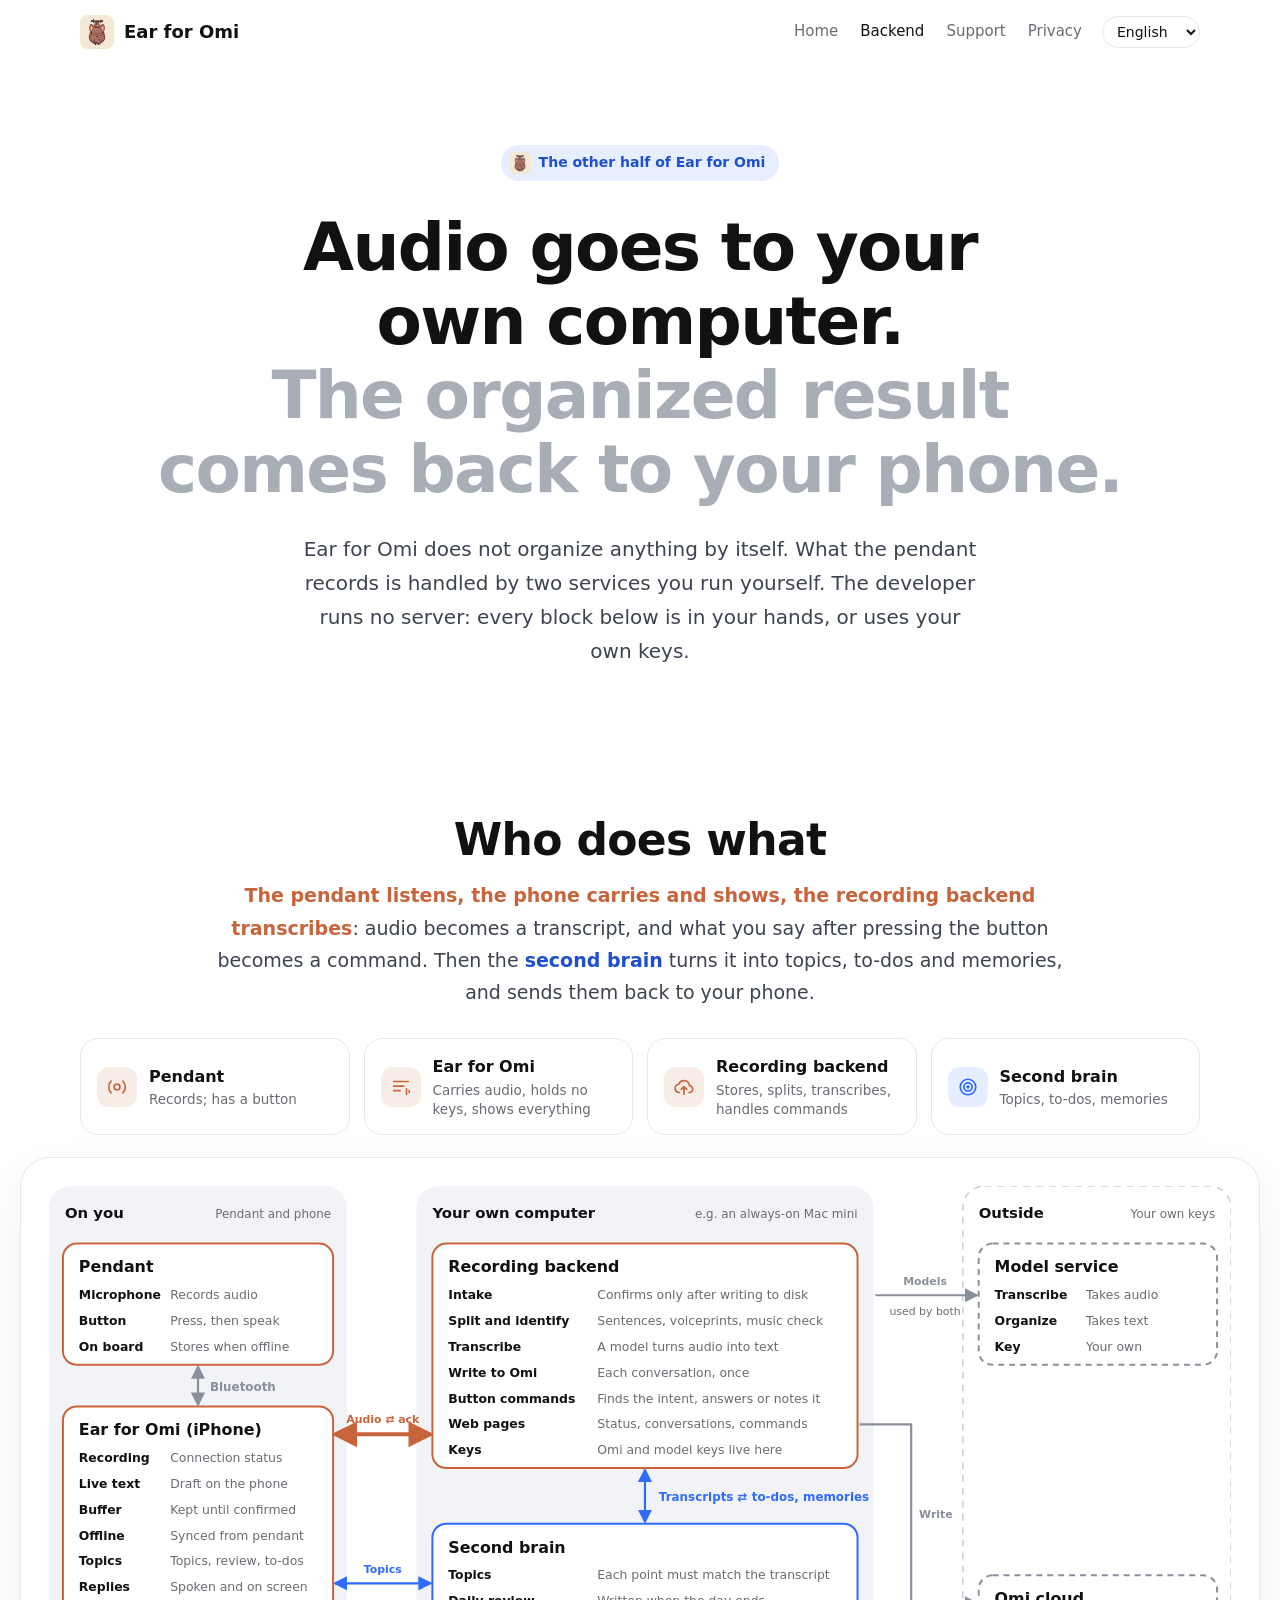
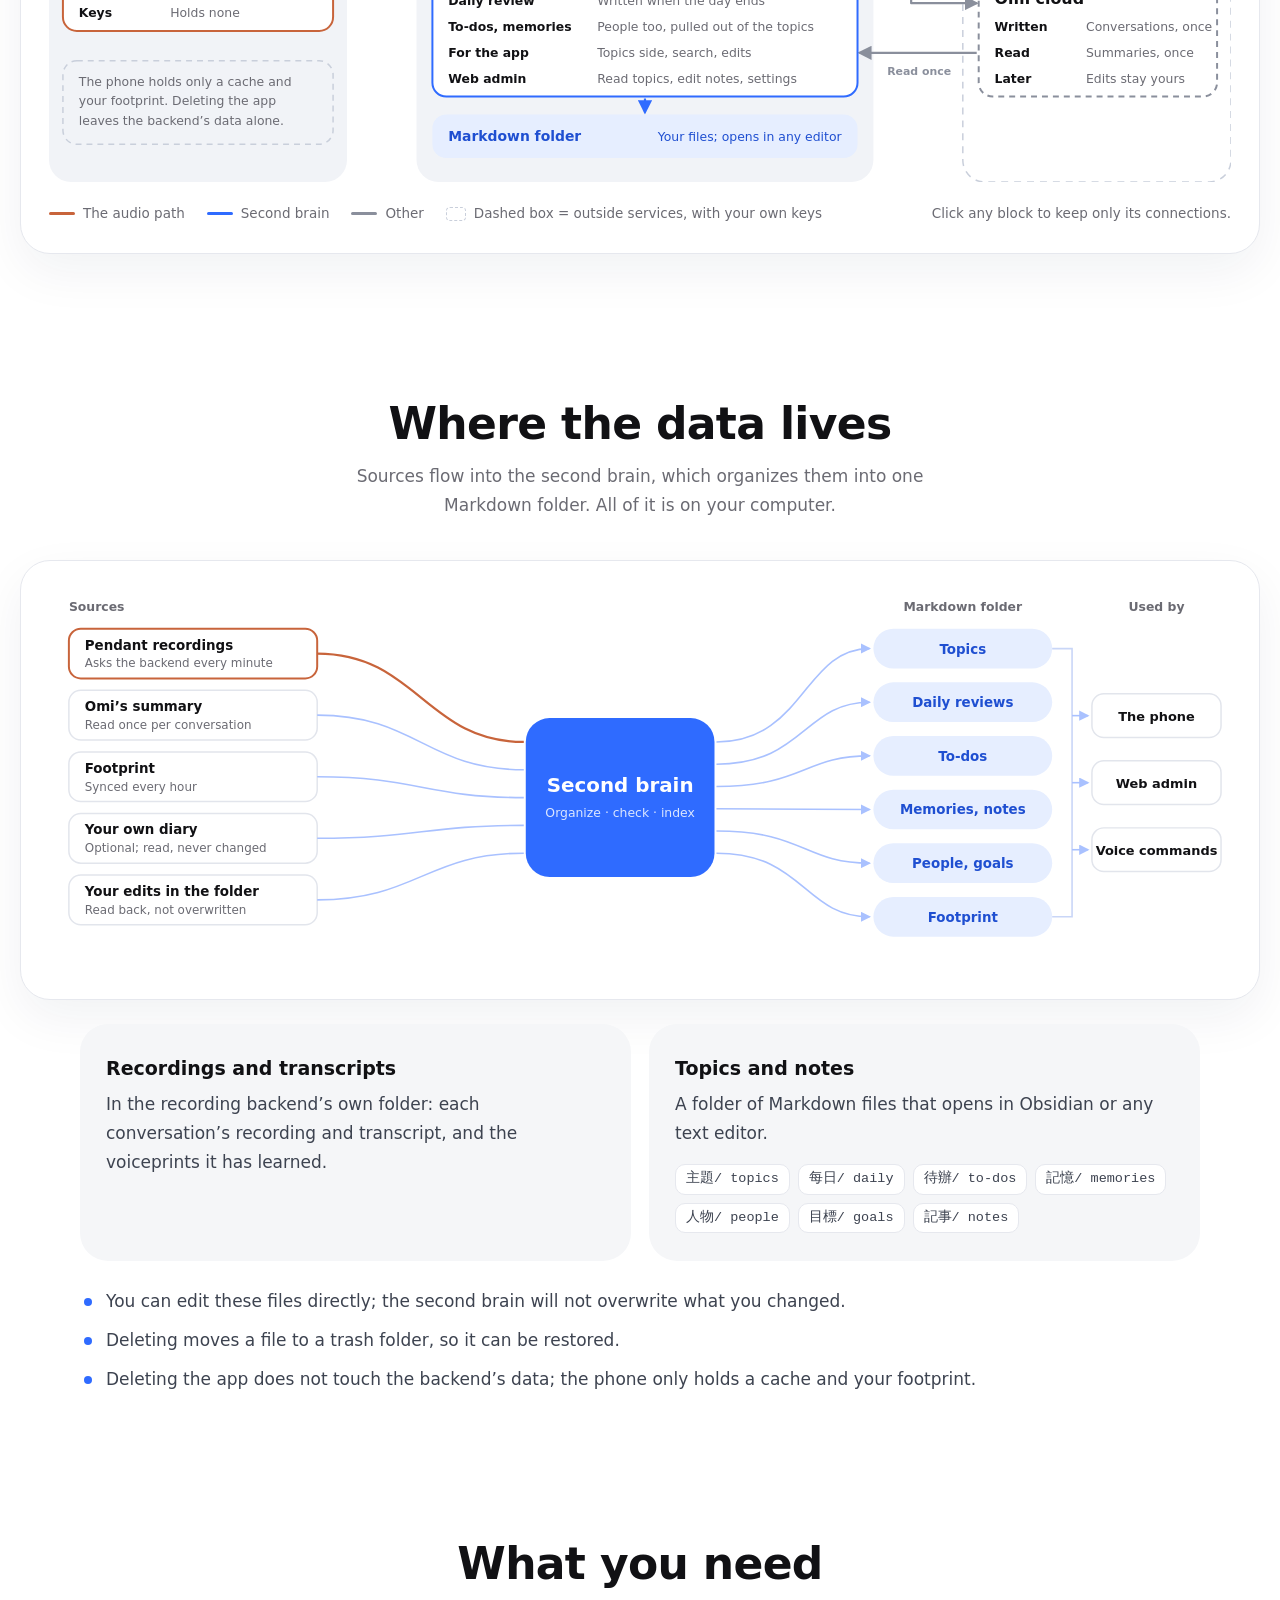
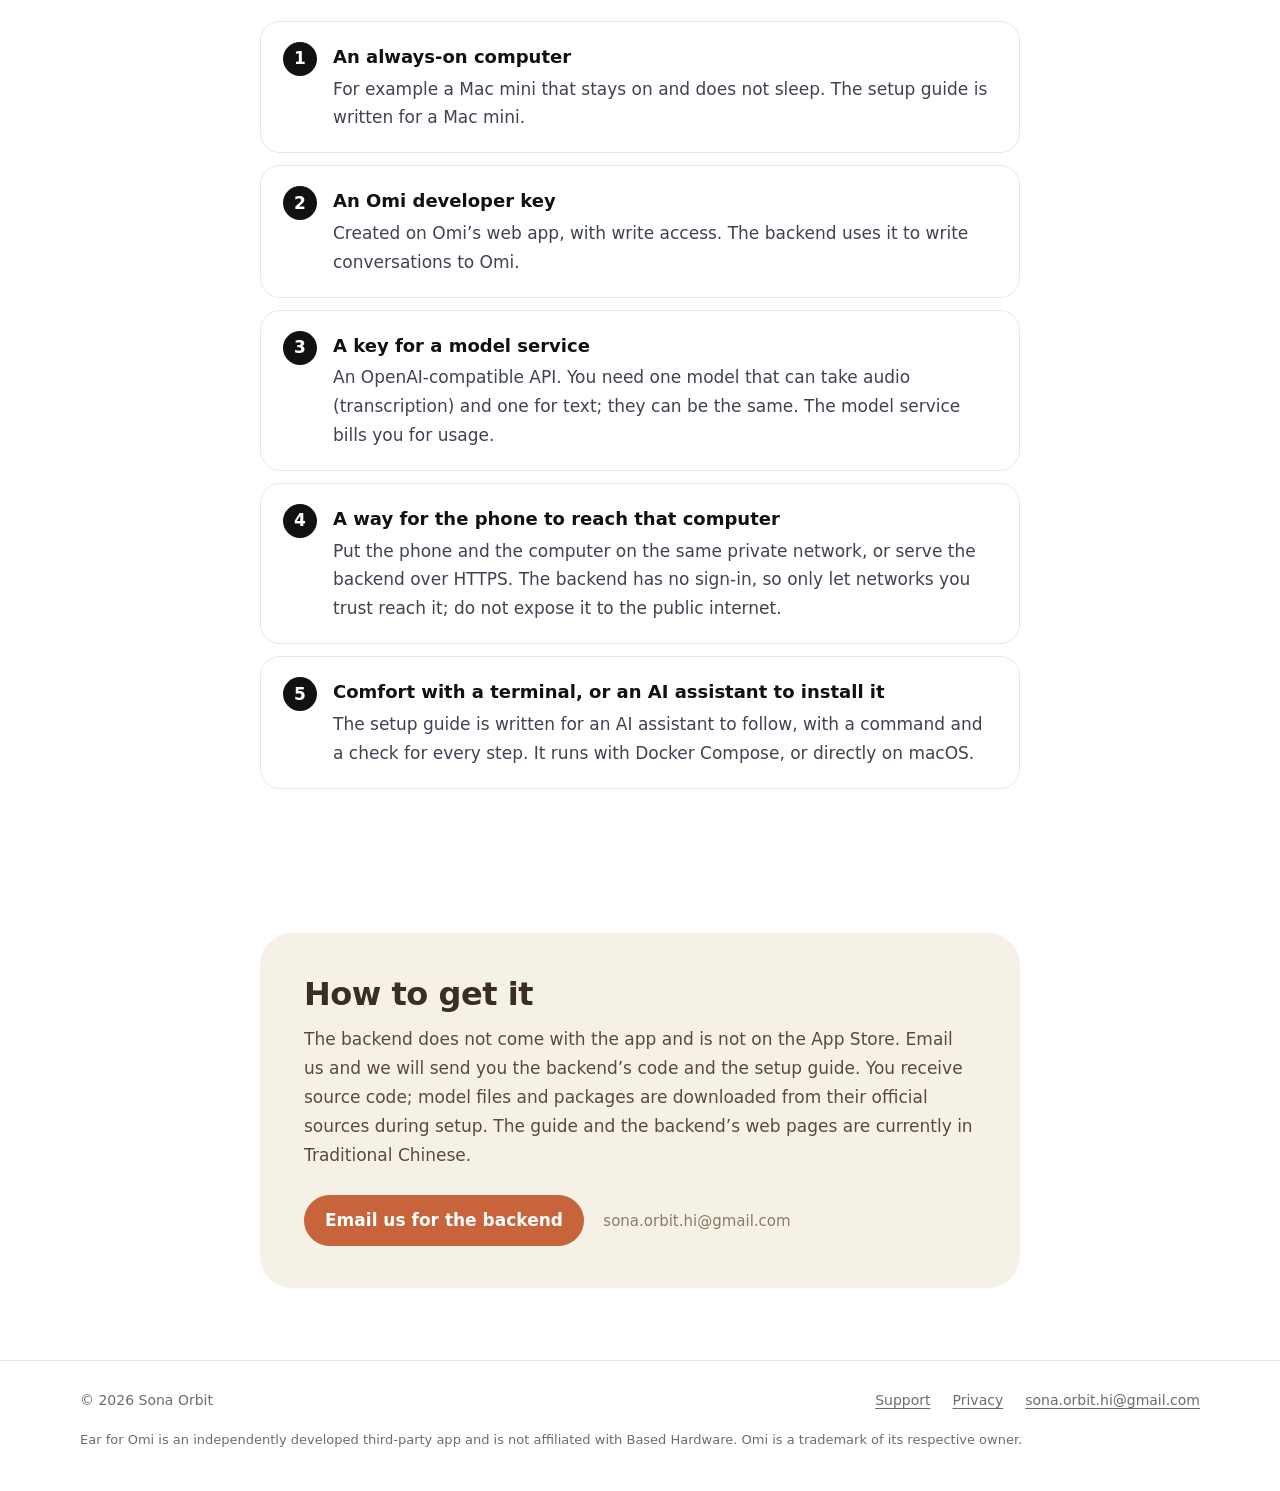
==== commit 280df13e: "Shorten a label in the English data flow diagram" ====
--- a/backend/index.html
+++ b/backend/index.html
@@ -47,8 +47,8 @@
 <h2 class="center">Where the data lives</h2>
 <p class="section-lead center">Sources flow into the second brain, which organizes them into one Markdown folder. All of it is on your computer.</p>
 <div class="diagram">
-<div class="diagram-d"><svg class="flow-svg" viewBox="0 0 1190 384" xmlns="http://www.w3.org/2000/svg" font-family="system-ui, -apple-system, PingFang TC, Noto Sans TC, Microsoft JhengHei, sans-serif" role="img" aria-label="Data flow: several sources go into the second brain, which organizes them into a Markdown folder used by the phone, the web admin and pendant commands"><defs><marker id="mc" viewBox="0 0 10 10" refX="8.5" refY="5" markerWidth="6.5" markerHeight="6.5" orient="auto-start-reverse"><path d="M0 0 10 5 0 10z" fill="#c8643b"/></marker><marker id="mb" viewBox="0 0 10 10" refX="8.5" refY="5" markerWidth="6.5" markerHeight="6.5" orient="auto-start-reverse"><path d="M0 0 10 5 0 10z" fill="#2f6bff"/></marker><marker id="mg" viewBox="0 0 10 10" refX="8.5" refY="5" markerWidth="6.5" markerHeight="6.5" orient="auto-start-reverse"><path d="M0 0 10 5 0 10z" fill="#8a8f9c"/></marker><marker id="ml" viewBox="0 0 10 10" refX="8.5" refY="5" markerWidth="6.5" markerHeight="6.5" orient="auto-start-reverse"><path d="M0 0 10 5 0 10z" fill="#a9c1ff"/></marker></defs><text x="20" y="22" font-size="12.5" font-weight="600" fill="#6b6b73" text-anchor="start">Sources</text><text x="920" y="22" font-size="12.5" font-weight="600" fill="#6b6b73" text-anchor="middle">Markdown folder</text><text x="1115" y="22" font-size="12.5" font-weight="600" fill="#6b6b73" text-anchor="middle">Used by</text><rect x="20" y="40" width="250" height="50" rx="12" fill="#fff" stroke="#c8643b" stroke-width="2"/><text x="36" y="61" font-size="13.5" font-weight="700" fill="#111114">Pendant recordings</text><text x="36" y="79" font-size="12" fill="#6b6b73">Asks the backend every minute</text><rect x="20" y="102" width="250" height="50" rx="12" fill="#fff" stroke="#e2e5ec" stroke-width="1.5"/><text x="36" y="123" font-size="13.5" font-weight="700" fill="#111114">Omi’s summary</text><text x="36" y="141" font-size="12" fill="#6b6b73">Read once per conversation</text><rect x="20" y="164" width="250" height="50" rx="12" fill="#fff" stroke="#e2e5ec" stroke-width="1.5"/><text x="36" y="185" font-size="13.5" font-weight="700" fill="#111114">Footprint</text><text x="36" y="203" font-size="12" fill="#6b6b73">Synced every hour</text><rect x="20" y="226" width="250" height="50" rx="12" fill="#fff" stroke="#e2e5ec" stroke-width="1.5"/><text x="36" y="247" font-size="13.5" font-weight="700" fill="#111114">Your own diary</text><text x="36" y="265" font-size="12" fill="#6b6b73">Optional; read, never changed</text><rect x="20" y="288" width="250" height="50" rx="12" fill="#fff" stroke="#e2e5ec" stroke-width="1.5"/><text x="36" y="309" font-size="13.5" font-weight="700" fill="#111114">Your edits in the folder</text><text x="36" y="327" font-size="12" fill="#6b6b73">Read back, not overwritten</text><rect x="830" y="40" width="180" height="40" rx="20" fill="#e6eeff"/><text x="920" y="65" font-size="13.5" font-weight="700" fill="#1f4fd1" text-anchor="middle">Topics</text><rect x="830" y="94" width="180" height="40" rx="20" fill="#e6eeff"/><text x="920" y="119" font-size="13.5" font-weight="700" fill="#1f4fd1" text-anchor="middle">Daily reviews</text><rect x="830" y="148" width="180" height="40" rx="20" fill="#e6eeff"/><text x="920" y="173" font-size="13.5" font-weight="700" fill="#1f4fd1" text-anchor="middle">To-dos</text><rect x="830" y="202" width="180" height="40" rx="20" fill="#e6eeff"/><text x="920" y="227" font-size="13.5" font-weight="700" fill="#1f4fd1" text-anchor="middle">Memories, notes</text><rect x="830" y="256" width="180" height="40" rx="20" fill="#e6eeff"/><text x="920" y="281" font-size="13.5" font-weight="700" fill="#1f4fd1" text-anchor="middle">People, goals</text><rect x="830" y="310" width="180" height="40" rx="20" fill="#e6eeff"/><text x="920" y="335" font-size="13.5" font-weight="700" fill="#1f4fd1" text-anchor="middle">Footprint</text><rect x="1050" y="105.5" width="130" height="44" rx="12" fill="#fff" stroke="#e2e5ec" stroke-width="1.5"/><text x="1115" y="132.5" font-size="13" font-weight="700" fill="#111114" text-anchor="middle">The phone</text><rect x="1050" y="173.0" width="130" height="44" rx="12" fill="#fff" stroke="#e2e5ec" stroke-width="1.5"/><text x="1115" y="200.0" font-size="13" font-weight="700" fill="#111114" text-anchor="middle">Web admin</text><rect x="1050" y="240.5" width="130" height="44" rx="12" fill="#fff" stroke="#e2e5ec" stroke-width="1.5"/><text x="1115" y="267.5" font-size="13" font-weight="700" fill="#111114" text-anchor="middle">Pendant commands</text><path d="M270 65 C 370 65, 380 154.0, 478 154.0" fill="none" stroke="#c8643b" stroke-width="2.2"/><path d="M270 127 C 370 127, 380 182.0, 478 182.0" fill="none" stroke="#a9c1ff" stroke-width="1.6"/><path d="M270 189 C 370 189, 380 210.0, 478 210.0" fill="none" stroke="#a9c1ff" stroke-width="1.6"/><path d="M270 251 C 370 251, 380 238.0, 478 238.0" fill="none" stroke="#a9c1ff" stroke-width="1.6"/><path d="M270 313 C 370 313, 380 266.0, 478 266.0" fill="none" stroke="#a9c1ff" stroke-width="1.6"/><path d="M672 154.0 C 760 154.0, 760 60, 826 60" fill="none" stroke="#a9c1ff" stroke-width="1.6" marker-end="url(#ml)"/><path d="M672 176.4 C 760 176.4, 760 114, 826 114" fill="none" stroke="#a9c1ff" stroke-width="1.6" marker-end="url(#ml)"/><path d="M672 198.8 C 760 198.8, 760 168, 826 168" fill="none" stroke="#a9c1ff" stroke-width="1.6" marker-end="url(#ml)"/><path d="M672 221.2 C 760 221.2, 760 222, 826 222" fill="none" stroke="#a9c1ff" stroke-width="1.6" marker-end="url(#ml)"/><path d="M672 243.6 C 760 243.6, 760 276, 826 276" fill="none" stroke="#a9c1ff" stroke-width="1.6" marker-end="url(#ml)"/><path d="M672 266.0 C 760 266.0, 760 330, 826 330" fill="none" stroke="#a9c1ff" stroke-width="1.6" marker-end="url(#ml)"/><path d="M1010 60 L1030 60 L1030 330 L1010 330" fill="none" stroke="#c9d6f7" stroke-width="1.6"/><path d="M1030 127.5 L1046 127.5" fill="none" stroke="#a9c1ff" stroke-width="1.6" marker-end="url(#ml)"/><path d="M1030 195.0 L1046 195.0" fill="none" stroke="#a9c1ff" stroke-width="1.6" marker-end="url(#ml)"/><path d="M1030 262.5 L1046 262.5" fill="none" stroke="#a9c1ff" stroke-width="1.6" marker-end="url(#ml)"/><rect x="480" y="130.0" width="190" height="160" rx="24" fill="#2f6bff"/><text x="575" y="204.0" font-size="20" font-weight="800" fill="#fff" text-anchor="middle">Second brain</text><text x="575" y="230.0" font-size="12.5" fill="#dbe6ff" text-anchor="middle">Organize · check · index</text></svg></div>
-<div class="diagram-m flow"><h4>Sources</h4><ul class="flow-chips src"><li><b>Pendant recordings</b><span>Asks the backend every minute</span></li><li><b>Omi’s summary</b><span>Read once per conversation</span></li><li><b>Footprint</b><span>Synced every hour</span></li><li><b>Your own diary</b><span>Optional; read, never changed</span></li><li><b>Your edits in the folder</b><span>Read back, not overwritten</span></li></ul><div class="flow-down"></div><div class="flow-brain"><b>Second brain</b><span>Organize · check · index</span></div><div class="flow-down"></div><h4>Markdown folder</h4><ul class="flow-chips kinds"><li><b>Topics</b></li><li><b>Daily reviews</b></li><li><b>To-dos</b></li><li><b>Memories, notes</b></li><li><b>People, goals</b></li><li><b>Footprint</b></li></ul><div class="flow-down"></div><h4>Used by</h4><ul class="flow-chips "><li><b>The phone</b></li><li><b>Web admin</b></li><li><b>Pendant commands</b></li></ul></div>
+<div class="diagram-d"><svg class="flow-svg" viewBox="0 0 1190 384" xmlns="http://www.w3.org/2000/svg" font-family="system-ui, -apple-system, PingFang TC, Noto Sans TC, Microsoft JhengHei, sans-serif" role="img" aria-label="Data flow: several sources go into the second brain, which organizes them into a Markdown folder used by the phone, the web admin and pendant commands"><defs><marker id="mc" viewBox="0 0 10 10" refX="8.5" refY="5" markerWidth="6.5" markerHeight="6.5" orient="auto-start-reverse"><path d="M0 0 10 5 0 10z" fill="#c8643b"/></marker><marker id="mb" viewBox="0 0 10 10" refX="8.5" refY="5" markerWidth="6.5" markerHeight="6.5" orient="auto-start-reverse"><path d="M0 0 10 5 0 10z" fill="#2f6bff"/></marker><marker id="mg" viewBox="0 0 10 10" refX="8.5" refY="5" markerWidth="6.5" markerHeight="6.5" orient="auto-start-reverse"><path d="M0 0 10 5 0 10z" fill="#8a8f9c"/></marker><marker id="ml" viewBox="0 0 10 10" refX="8.5" refY="5" markerWidth="6.5" markerHeight="6.5" orient="auto-start-reverse"><path d="M0 0 10 5 0 10z" fill="#a9c1ff"/></marker></defs><text x="20" y="22" font-size="12.5" font-weight="600" fill="#6b6b73" text-anchor="start">Sources</text><text x="920" y="22" font-size="12.5" font-weight="600" fill="#6b6b73" text-anchor="middle">Markdown folder</text><text x="1115" y="22" font-size="12.5" font-weight="600" fill="#6b6b73" text-anchor="middle">Used by</text><rect x="20" y="40" width="250" height="50" rx="12" fill="#fff" stroke="#c8643b" stroke-width="2"/><text x="36" y="61" font-size="13.5" font-weight="700" fill="#111114">Pendant recordings</text><text x="36" y="79" font-size="12" fill="#6b6b73">Asks the backend every minute</text><rect x="20" y="102" width="250" height="50" rx="12" fill="#fff" stroke="#e2e5ec" stroke-width="1.5"/><text x="36" y="123" font-size="13.5" font-weight="700" fill="#111114">Omi’s summary</text><text x="36" y="141" font-size="12" fill="#6b6b73">Read once per conversation</text><rect x="20" y="164" width="250" height="50" rx="12" fill="#fff" stroke="#e2e5ec" stroke-width="1.5"/><text x="36" y="185" font-size="13.5" font-weight="700" fill="#111114">Footprint</text><text x="36" y="203" font-size="12" fill="#6b6b73">Synced every hour</text><rect x="20" y="226" width="250" height="50" rx="12" fill="#fff" stroke="#e2e5ec" stroke-width="1.5"/><text x="36" y="247" font-size="13.5" font-weight="700" fill="#111114">Your own diary</text><text x="36" y="265" font-size="12" fill="#6b6b73">Optional; read, never changed</text><rect x="20" y="288" width="250" height="50" rx="12" fill="#fff" stroke="#e2e5ec" stroke-width="1.5"/><text x="36" y="309" font-size="13.5" font-weight="700" fill="#111114">Your edits in the folder</text><text x="36" y="327" font-size="12" fill="#6b6b73">Read back, not overwritten</text><rect x="830" y="40" width="180" height="40" rx="20" fill="#e6eeff"/><text x="920" y="65" font-size="13.5" font-weight="700" fill="#1f4fd1" text-anchor="middle">Topics</text><rect x="830" y="94" width="180" height="40" rx="20" fill="#e6eeff"/><text x="920" y="119" font-size="13.5" font-weight="700" fill="#1f4fd1" text-anchor="middle">Daily reviews</text><rect x="830" y="148" width="180" height="40" rx="20" fill="#e6eeff"/><text x="920" y="173" font-size="13.5" font-weight="700" fill="#1f4fd1" text-anchor="middle">To-dos</text><rect x="830" y="202" width="180" height="40" rx="20" fill="#e6eeff"/><text x="920" y="227" font-size="13.5" font-weight="700" fill="#1f4fd1" text-anchor="middle">Memories, notes</text><rect x="830" y="256" width="180" height="40" rx="20" fill="#e6eeff"/><text x="920" y="281" font-size="13.5" font-weight="700" fill="#1f4fd1" text-anchor="middle">People, goals</text><rect x="830" y="310" width="180" height="40" rx="20" fill="#e6eeff"/><text x="920" y="335" font-size="13.5" font-weight="700" fill="#1f4fd1" text-anchor="middle">Footprint</text><rect x="1050" y="105.5" width="130" height="44" rx="12" fill="#fff" stroke="#e2e5ec" stroke-width="1.5"/><text x="1115" y="132.5" font-size="13" font-weight="700" fill="#111114" text-anchor="middle">The phone</text><rect x="1050" y="173.0" width="130" height="44" rx="12" fill="#fff" stroke="#e2e5ec" stroke-width="1.5"/><text x="1115" y="200.0" font-size="13" font-weight="700" fill="#111114" text-anchor="middle">Web admin</text><rect x="1050" y="240.5" width="130" height="44" rx="12" fill="#fff" stroke="#e2e5ec" stroke-width="1.5"/><text x="1115" y="267.5" font-size="13" font-weight="700" fill="#111114" text-anchor="middle">Voice commands</text><path d="M270 65 C 370 65, 380 154.0, 478 154.0" fill="none" stroke="#c8643b" stroke-width="2.2"/><path d="M270 127 C 370 127, 380 182.0, 478 182.0" fill="none" stroke="#a9c1ff" stroke-width="1.6"/><path d="M270 189 C 370 189, 380 210.0, 478 210.0" fill="none" stroke="#a9c1ff" stroke-width="1.6"/><path d="M270 251 C 370 251, 380 238.0, 478 238.0" fill="none" stroke="#a9c1ff" stroke-width="1.6"/><path d="M270 313 C 370 313, 380 266.0, 478 266.0" fill="none" stroke="#a9c1ff" stroke-width="1.6"/><path d="M672 154.0 C 760 154.0, 760 60, 826 60" fill="none" stroke="#a9c1ff" stroke-width="1.6" marker-end="url(#ml)"/><path d="M672 176.4 C 760 176.4, 760 114, 826 114" fill="none" stroke="#a9c1ff" stroke-width="1.6" marker-end="url(#ml)"/><path d="M672 198.8 C 760 198.8, 760 168, 826 168" fill="none" stroke="#a9c1ff" stroke-width="1.6" marker-end="url(#ml)"/><path d="M672 221.2 C 760 221.2, 760 222, 826 222" fill="none" stroke="#a9c1ff" stroke-width="1.6" marker-end="url(#ml)"/><path d="M672 243.6 C 760 243.6, 760 276, 826 276" fill="none" stroke="#a9c1ff" stroke-width="1.6" marker-end="url(#ml)"/><path d="M672 266.0 C 760 266.0, 760 330, 826 330" fill="none" stroke="#a9c1ff" stroke-width="1.6" marker-end="url(#ml)"/><path d="M1010 60 L1030 60 L1030 330 L1010 330" fill="none" stroke="#c9d6f7" stroke-width="1.6"/><path d="M1030 127.5 L1046 127.5" fill="none" stroke="#a9c1ff" stroke-width="1.6" marker-end="url(#ml)"/><path d="M1030 195.0 L1046 195.0" fill="none" stroke="#a9c1ff" stroke-width="1.6" marker-end="url(#ml)"/><path d="M1030 262.5 L1046 262.5" fill="none" stroke="#a9c1ff" stroke-width="1.6" marker-end="url(#ml)"/><rect x="480" y="130.0" width="190" height="160" rx="24" fill="#2f6bff"/><text x="575" y="204.0" font-size="20" font-weight="800" fill="#fff" text-anchor="middle">Second brain</text><text x="575" y="230.0" font-size="12.5" fill="#dbe6ff" text-anchor="middle">Organize · check · index</text></svg></div>
+<div class="diagram-m flow"><h4>Sources</h4><ul class="flow-chips src"><li><b>Pendant recordings</b><span>Asks the backend every minute</span></li><li><b>Omi’s summary</b><span>Read once per conversation</span></li><li><b>Footprint</b><span>Synced every hour</span></li><li><b>Your own diary</b><span>Optional; read, never changed</span></li><li><b>Your edits in the folder</b><span>Read back, not overwritten</span></li></ul><div class="flow-down"></div><div class="flow-brain"><b>Second brain</b><span>Organize · check · index</span></div><div class="flow-down"></div><h4>Markdown folder</h4><ul class="flow-chips kinds"><li><b>Topics</b></li><li><b>Daily reviews</b></li><li><b>To-dos</b></li><li><b>Memories, notes</b></li><li><b>People, goals</b></li><li><b>Footprint</b></li></ul><div class="flow-down"></div><h4>Used by</h4><ul class="flow-chips "><li><b>The phone</b></li><li><b>Web admin</b></li><li><b>Voice commands</b></li></ul></div>
 </div>
 <div class="cards two"><div class="card"><h3>Recordings and transcripts</h3><p>In the recording backend’s own folder: each conversation’s recording and transcript, and the voiceprints it has learned.</p></div><div class="card"><h3>Topics and notes</h3><p>A folder of Markdown files that opens in Obsidian or any text editor.</p><ul class="tree"><li>主題/ topics</li><li>每日/ daily</li><li>待辦/ to-dos</li><li>記憶/ memories</li><li>人物/ people</li><li>目標/ goals</li><li>記事/ notes</li></ul></div></div>
 <ul class="points"><li>You can edit these files directly; the second brain will not overwrite what you changed.</li><li>Deleting moves a file to a trash folder, so it can be restored.</li><li>Deleting the app does not touch the backend’s data; the phone only holds a cache and your footprint.</li></ul>
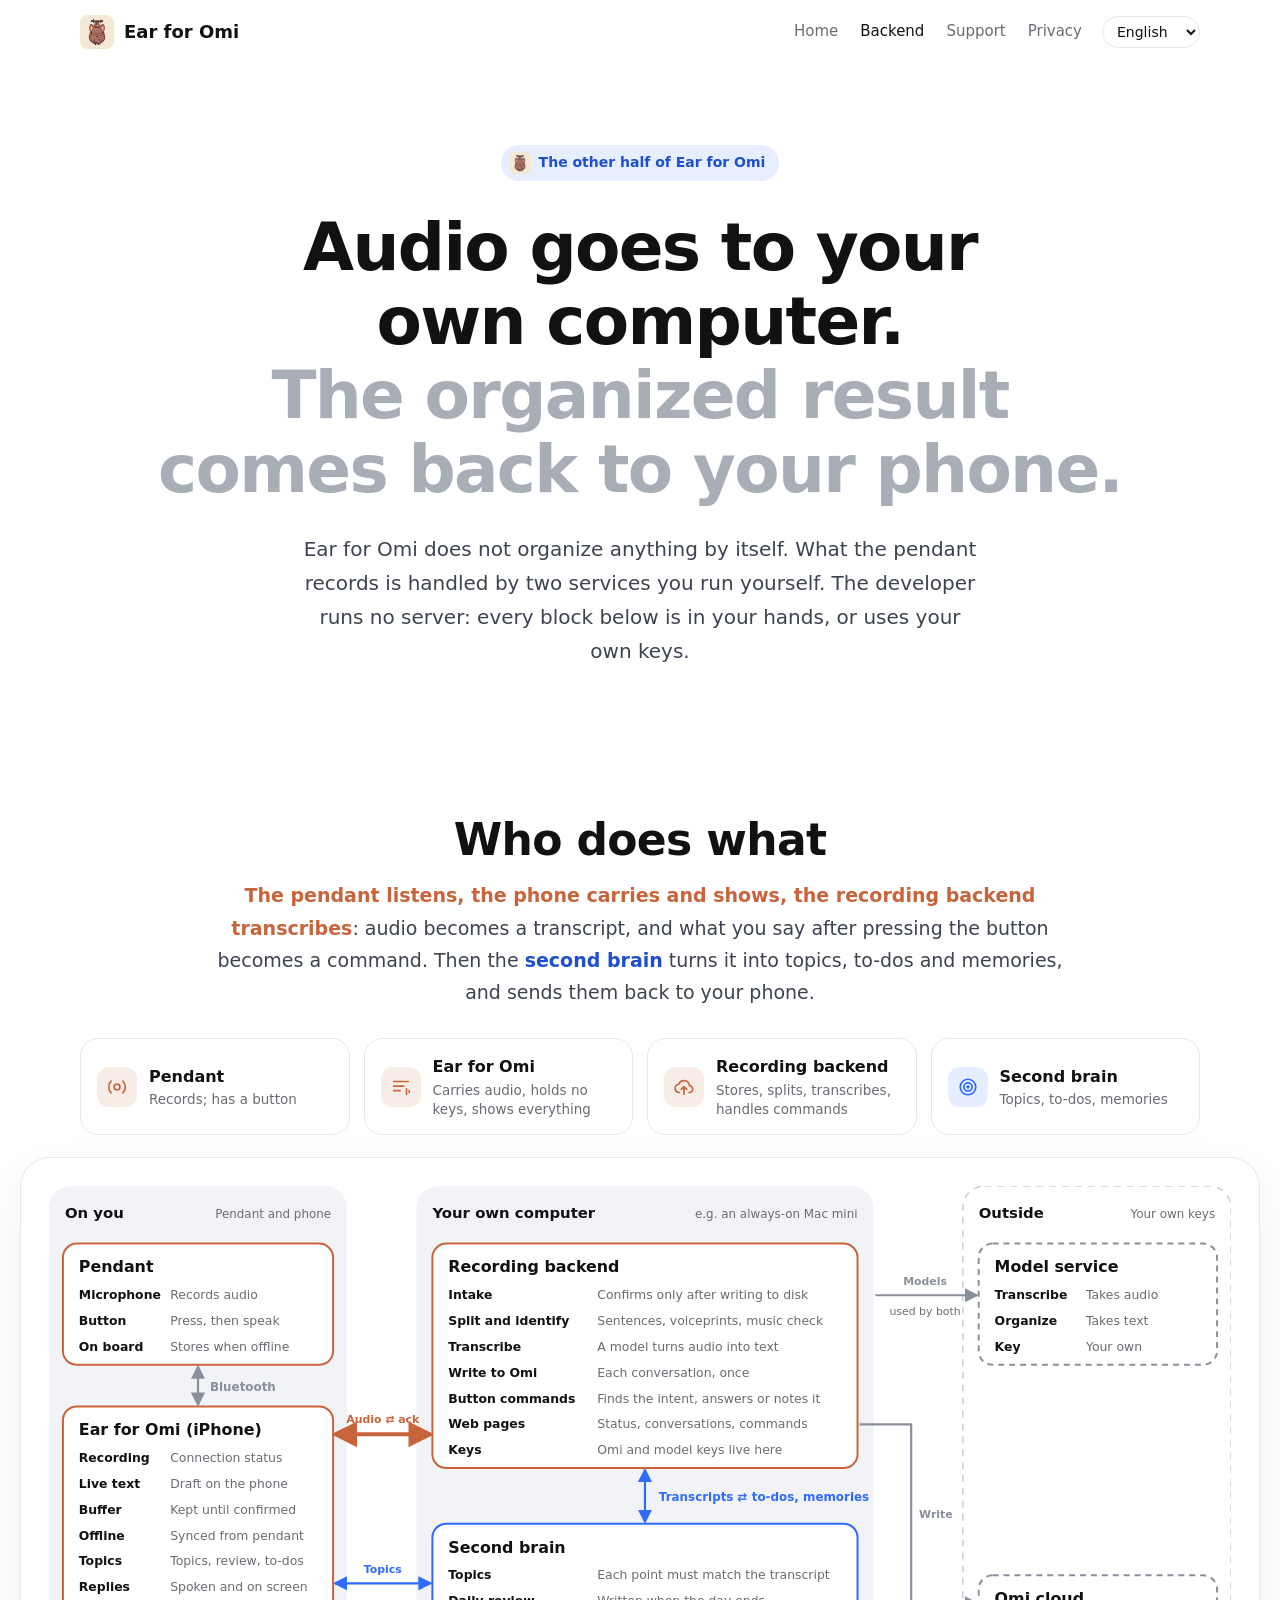
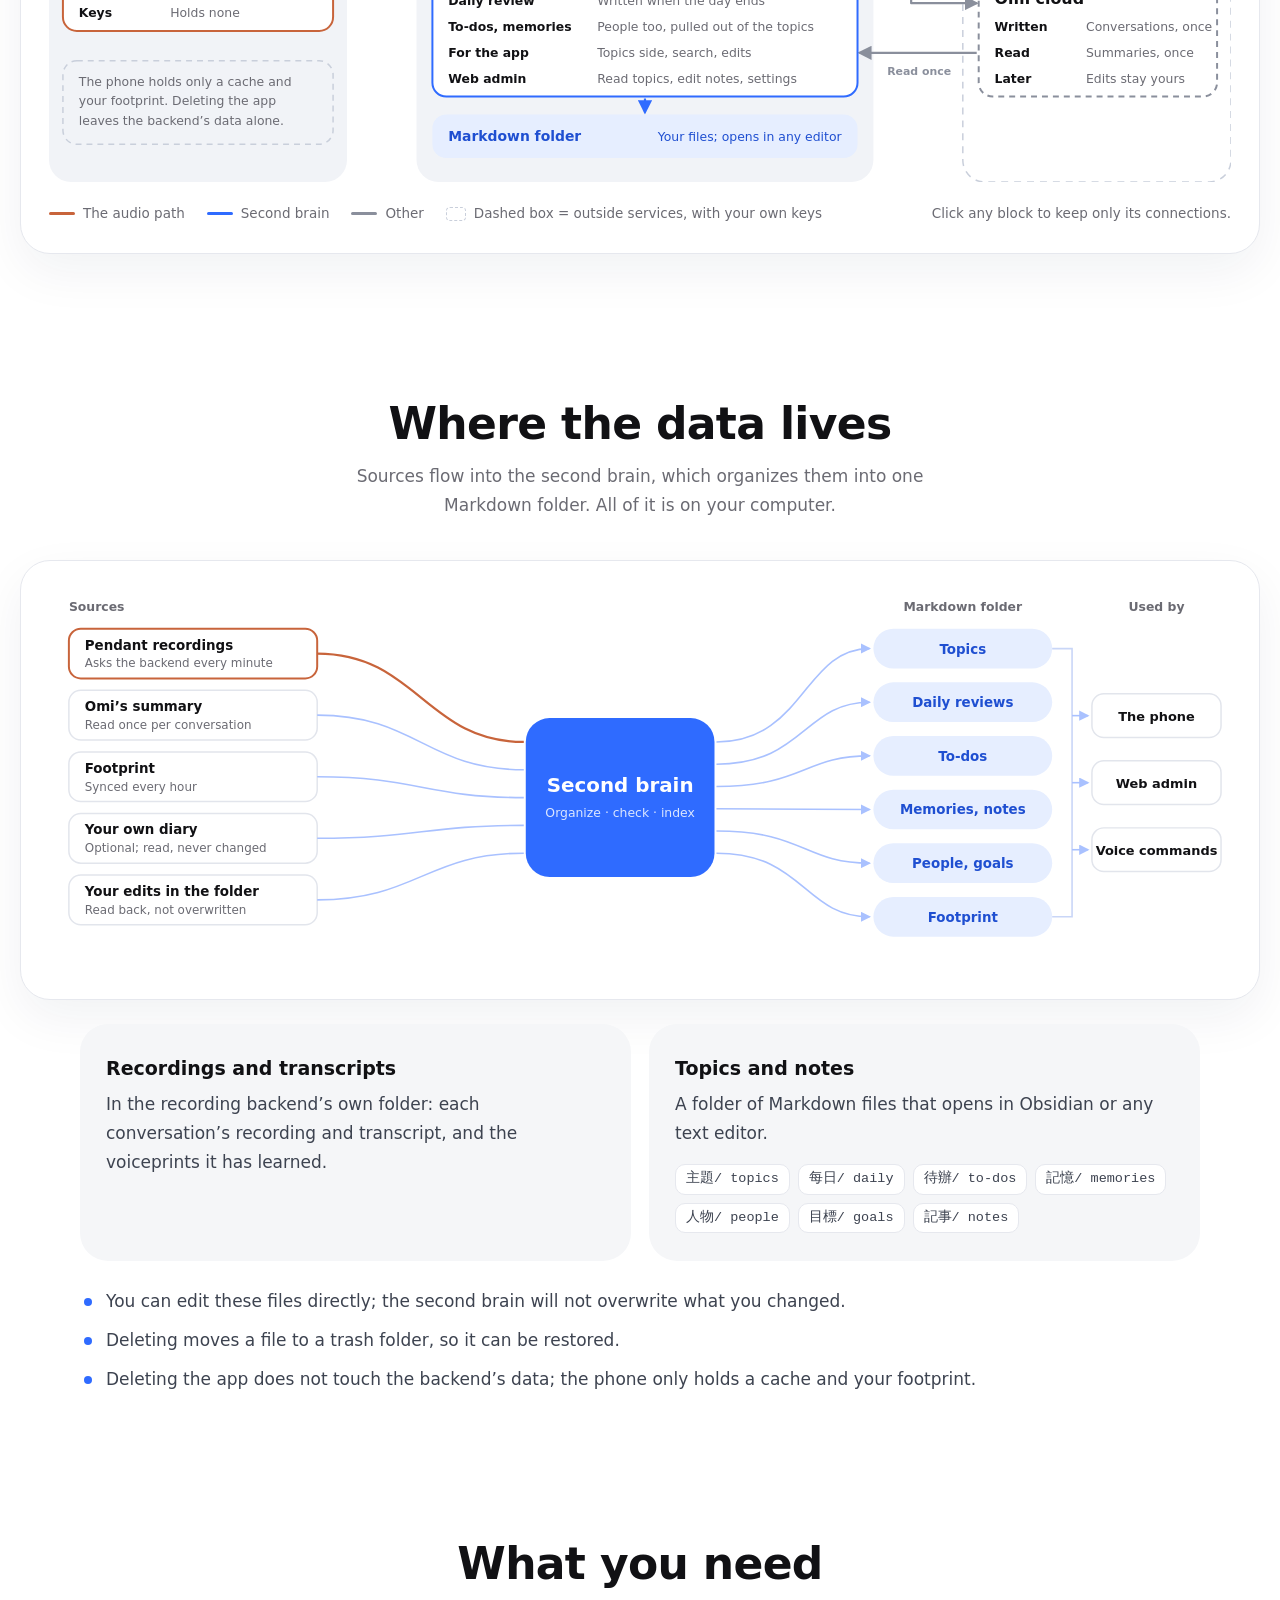
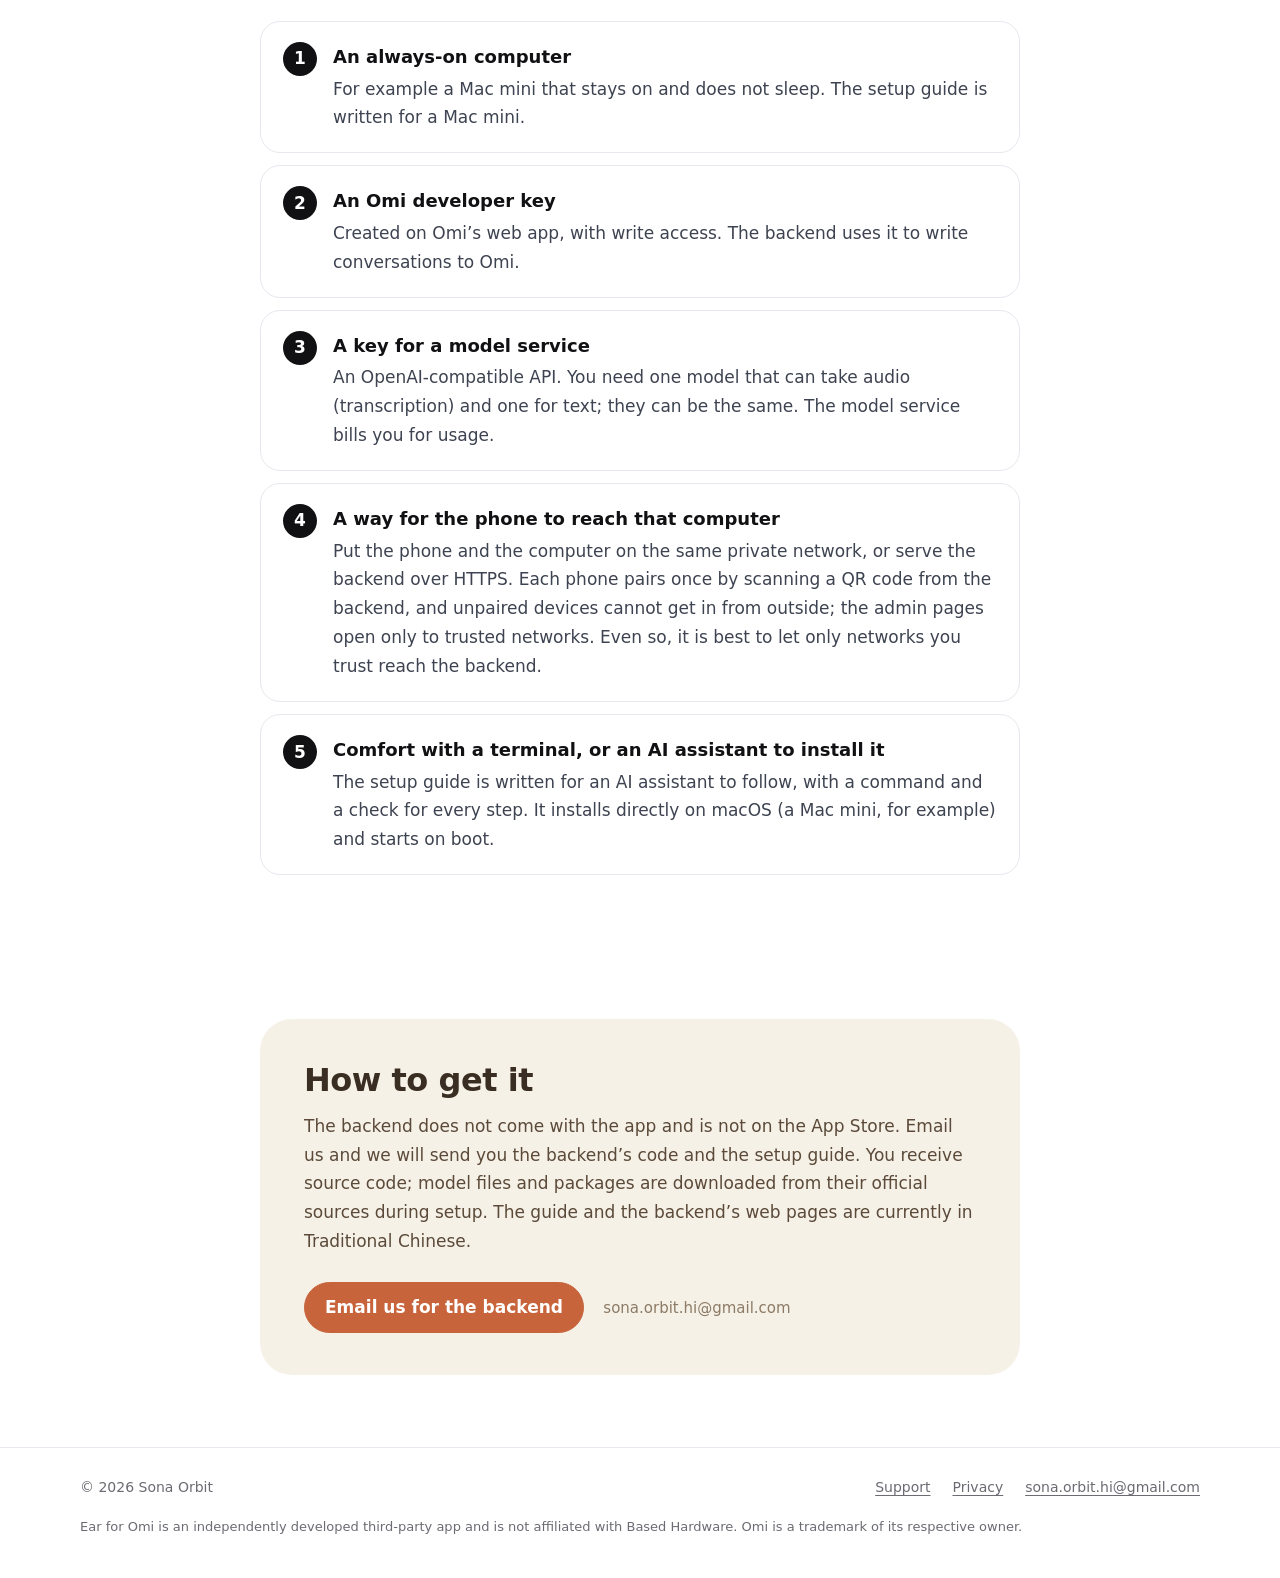
==== commit 848aa75b: "Backend page: pairing and native macOS install" ====
--- a/backend/index.html
+++ b/backend/index.html
@@ -56,7 +56,7 @@
 
 <section id="need"><div class="wrap narrow">
 <h2 class="center">What you need</h2>
-<ol class="needs"><li><span class="num">1</span><div><b>An always-on computer</b><span>For example a Mac mini that stays on and does not sleep. The setup guide is written for a Mac mini.</span></div></li><li><span class="num">2</span><div><b>An Omi developer key</b><span>Created on Omi’s web app, with write access. The backend uses it to write conversations to Omi.</span></div></li><li><span class="num">3</span><div><b>A key for a model service</b><span>An OpenAI-compatible API. You need one model that can take audio (transcription) and one for text; they can be the same. The model service bills you for usage.</span></div></li><li><span class="num">4</span><div><b>A way for the phone to reach that computer</b><span>Put the phone and the computer on the same private network, or serve the backend over HTTPS. The backend has no sign-in, so only let networks you trust reach it; do not expose it to the public internet.</span></div></li><li><span class="num">5</span><div><b>Comfort with a terminal, or an AI assistant to install it</b><span>The setup guide is written for an AI assistant to follow, with a command and a check for every step. It runs with Docker Compose, or directly on macOS.</span></div></li></ol>
+<ol class="needs"><li><span class="num">1</span><div><b>An always-on computer</b><span>For example a Mac mini that stays on and does not sleep. The setup guide is written for a Mac mini.</span></div></li><li><span class="num">2</span><div><b>An Omi developer key</b><span>Created on Omi’s web app, with write access. The backend uses it to write conversations to Omi.</span></div></li><li><span class="num">3</span><div><b>A key for a model service</b><span>An OpenAI-compatible API. You need one model that can take audio (transcription) and one for text; they can be the same. The model service bills you for usage.</span></div></li><li><span class="num">4</span><div><b>A way for the phone to reach that computer</b><span>Put the phone and the computer on the same private network, or serve the backend over HTTPS. Each phone pairs once by scanning a QR code from the backend, and unpaired devices cannot get in from outside; the admin pages open only to trusted networks. Even so, it is best to let only networks you trust reach the backend.</span></div></li><li><span class="num">5</span><div><b>Comfort with a terminal, or an AI assistant to install it</b><span>The setup guide is written for an AI assistant to follow, with a command and a check for every step. It installs directly on macOS (a Mac mini, for example) and starts on boot.</span></div></li></ol>
 </div></section>
 
 <section id="get"><div class="wrap narrow">
